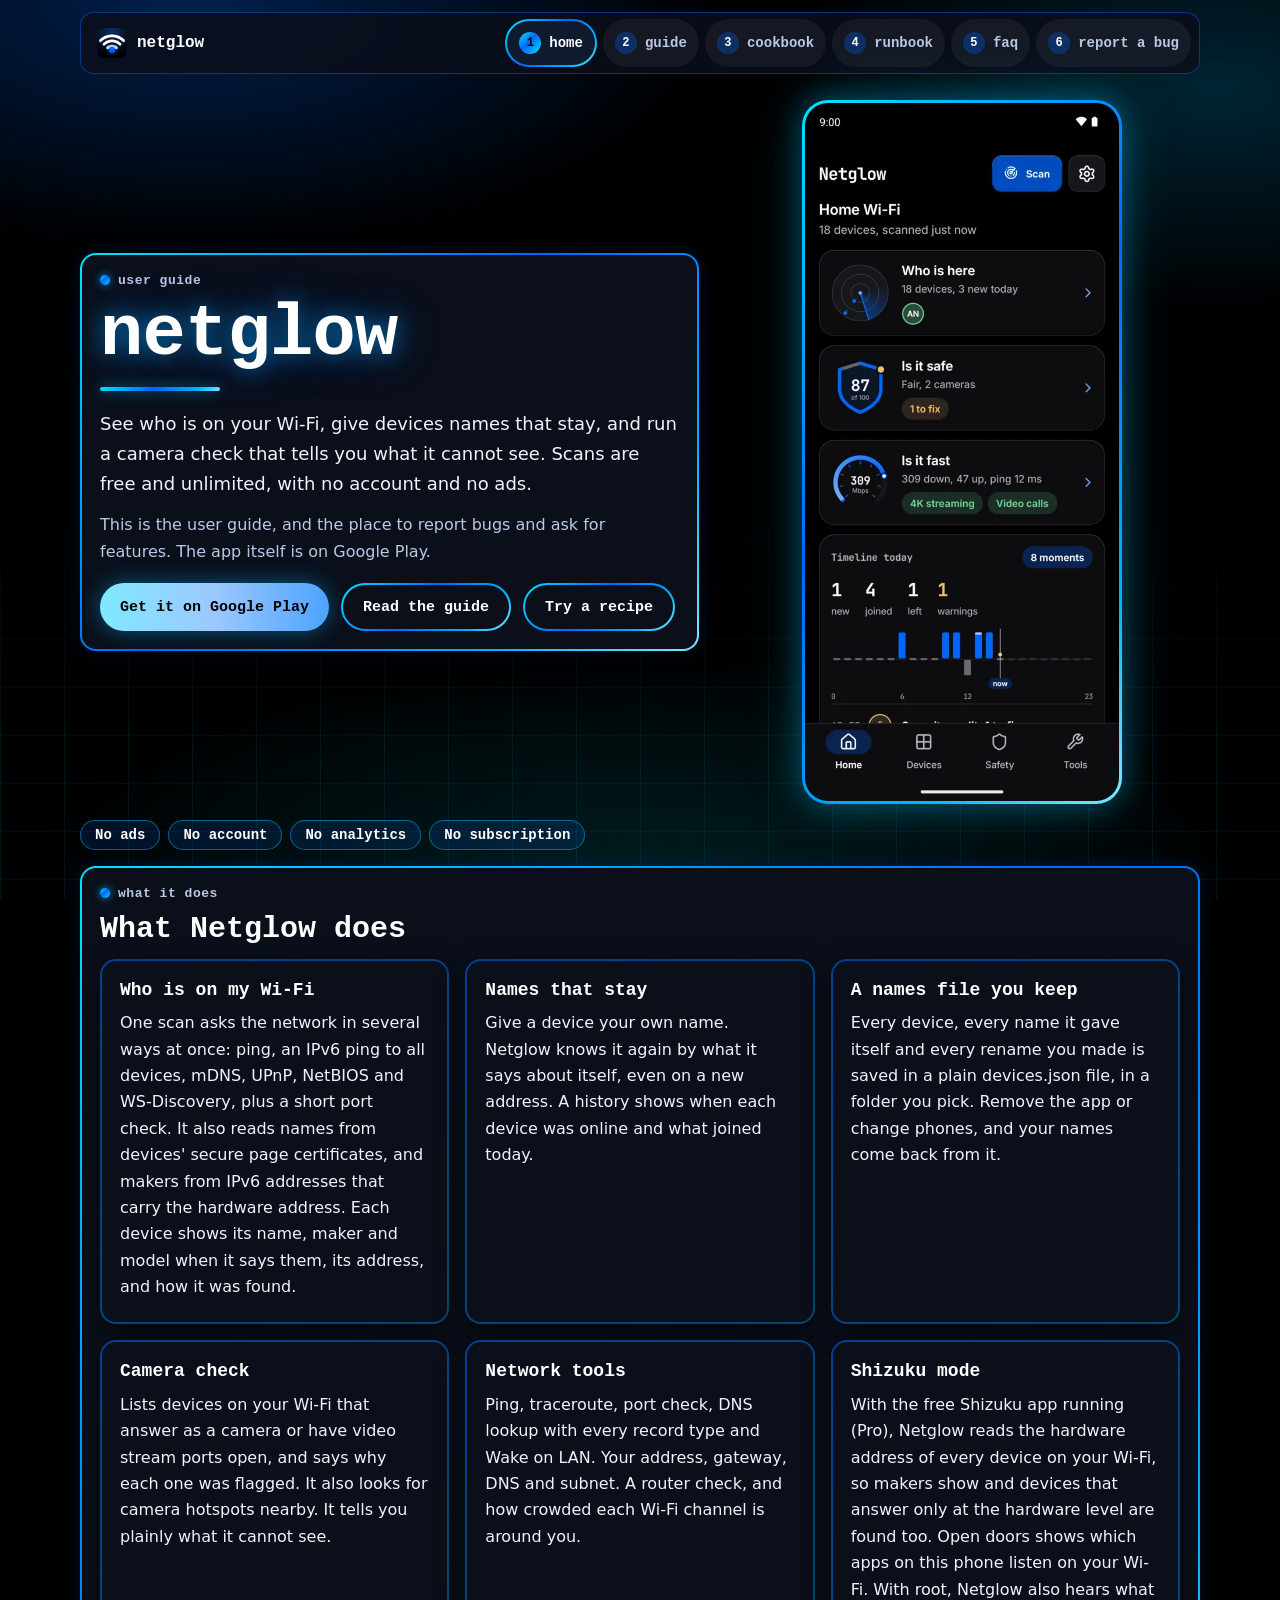
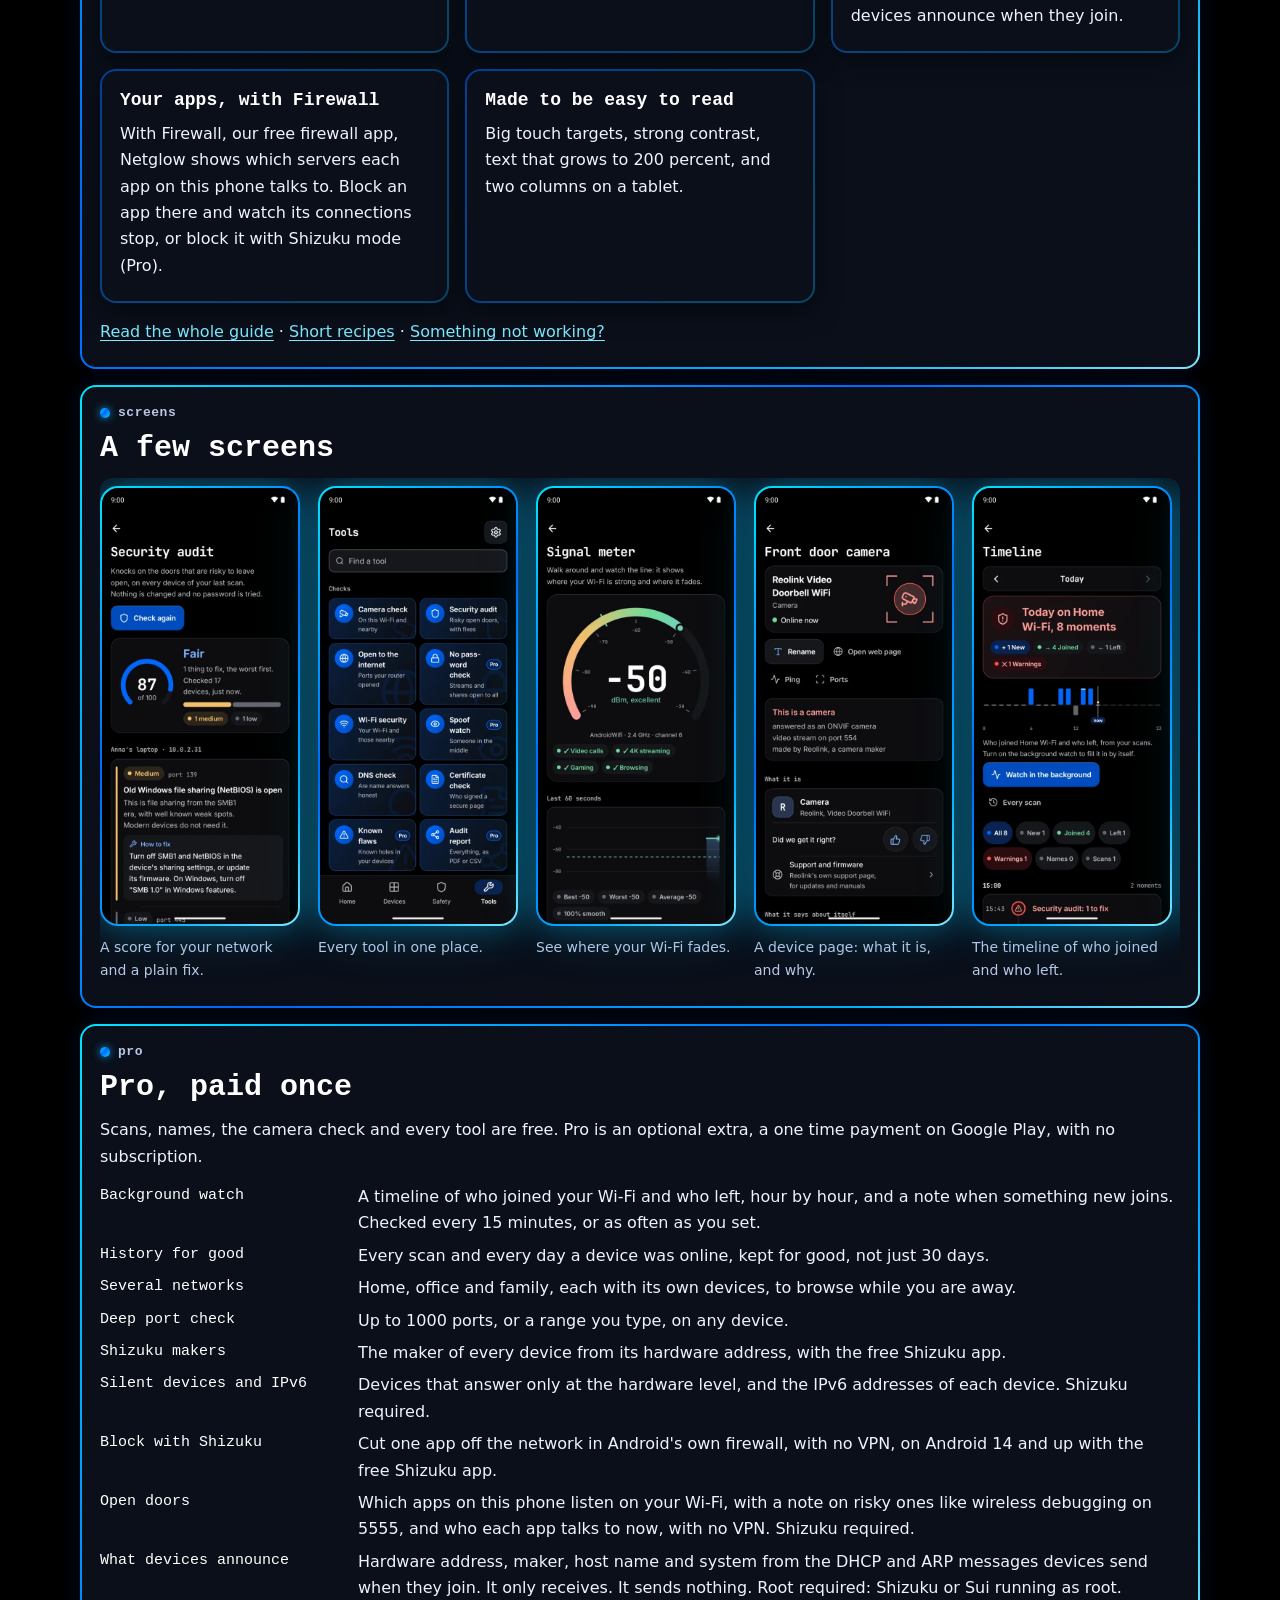
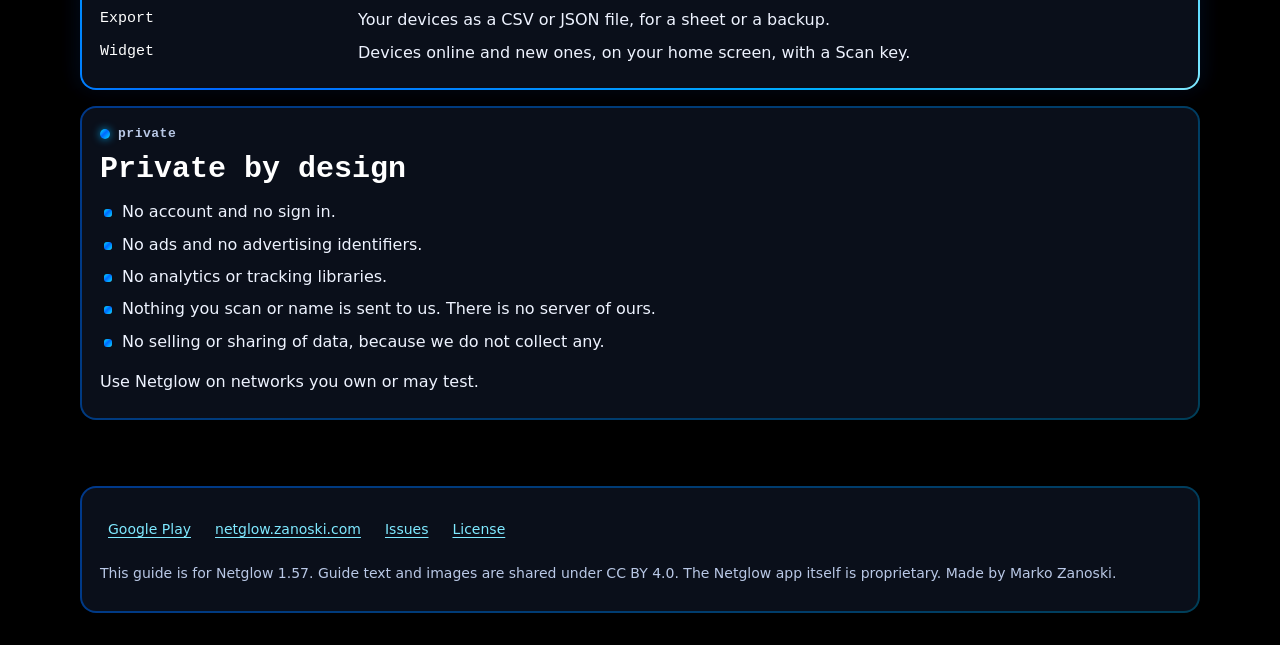
==== docs/index.html @ 7617d291 "Guide footer names the version, 1.57; FAQ wording follows checks passed" ====
<!doctype html>
<html lang="en">
<head>
<meta charset="utf-8">
<meta name="viewport" content="width=device-width, initial-scale=1">
<title>Netglow</title>
<meta name="description" content="User guide for Netglow, an Android Wi-Fi scanner with names that stay and a camera check that says what it cannot see.">
<meta name="theme-color" content="#000000">
<meta property="og:title" content="Netglow">
<meta property="og:description" content="User guide for Netglow, an Android Wi-Fi scanner with names that stay and a camera check that says what it cannot see.">
<meta property="og:image" content="img/network.webp">
<link rel="icon" type="image/png" href="img/icon-192.png">
<link rel="stylesheet" href="style.css">
</head>
<body>
<a class="skip" href="#main">Skip to content</a>
<header class="bar">
  <a class="brand" href="index.html"><img src="img/icon-192.png" alt="" width="30" height="30"><span>netglow</span></a>
  <nav class="nav" aria-label="Guide pages"><ul><li><a href="index.html" aria-current="page"><span class="ws" aria-hidden="true">1</span>home</a></li><li><a href="guide.html"><span class="ws" aria-hidden="true">2</span>guide</a></li><li><a href="cookbook.html"><span class="ws" aria-hidden="true">3</span>cookbook</a></li><li><a href="runbook.html"><span class="ws" aria-hidden="true">4</span>runbook</a></li><li><a href="faq.html"><span class="ws" aria-hidden="true">5</span>faq</a></li><li><a href="report.html"><span class="ws" aria-hidden="true">6</span>report a bug</a></li></ul></nav>
</header>
<div class="wrap">
<main id="main">

<section class="hero" aria-labelledby="hero-h">
  <div class="tile">
    <div class="title" aria-hidden="true">user guide</div>
    <h1 id="hero-h">netglow</h1>
    <div class="underline" aria-hidden="true"></div>
    <p class="lede">See who is on your Wi-Fi, give devices names that stay, and run a camera check that tells you what it cannot see. Scans are free and unlimited, with no account and no ads.</p>
    <p class="dim">This is the user guide, and the place to report bugs and ask for features. The app itself is on Google Play.</p>
    <div class="actions">
      <a class="btn" href="https://play.google.com/store/apps/details?id=com.zanoshky.netglow&amp;referrer=utm_source%3Dgithub-guide%26utm_medium%3Ddocs%26utm_campaign%3Dnetglow-2026-11">Get it on Google Play</a>
      <a class="btn ghost" href="guide.html">Read the guide</a>
      <a class="btn ghost" href="cookbook.html">Try a recipe</a>
    </div>
  </div>
  <div class="phone"><img src="img/network.webp" width="540" height="1200" alt="The Netglow Home screen after a scan, in the black look: the name of the Wi-Fi and 18 devices scanned just now, Scan and Settings keys, then the cards Who is here, Is it safe, Is it fast with 309 Mbps, and Timeline today, with the bottom bar Home, Devices, Safety and Tools."></div>
</section>
<ul class="chips" aria-label="Netglow promises"><li>No ads</li><li>No account</li><li>No analytics</li><li>No subscription</li></ul>
<section class="tile" id="features" aria-labelledby="features-h"><div class="title" aria-hidden="true">what it does</div><h2 id="features-h">What Netglow does</h2>
<div class="tiles"><div class="tile quiet"><h3>Who is on my Wi-Fi</h3><p>One scan asks the network in several ways at once: ping, an IPv6 ping to all devices, mDNS, UPnP, NetBIOS and WS-Discovery, plus a short port check. It also reads names from devices' secure page certificates, and makers from IPv6 addresses that carry the hardware address. Each device shows its name, maker and model when it says them, its address, and how it was found.</p></div><div class="tile quiet"><h3>Names that stay</h3><p>Give a device your own name. Netglow knows it again by what it says about itself, even on a new address. A history shows when each device was online and what joined today.</p></div><div class="tile quiet"><h3>A names file you keep</h3><p>Every device, every name it gave itself and every rename you made is saved in a plain devices.json file, in a folder you pick. Remove the app or change phones, and your names come back from it.</p></div><div class="tile quiet"><h3>Camera check</h3><p>Lists devices on your Wi-Fi that answer as a camera or have video stream ports open, and says why each one was flagged. It also looks for camera hotspots nearby. It tells you plainly what it cannot see.</p></div><div class="tile quiet"><h3>Network tools</h3><p>Ping, traceroute, port check, DNS lookup with every record type and Wake on LAN. Your address, gateway, DNS and subnet. A router check, and how crowded each Wi-Fi channel is around you.</p></div><div class="tile quiet"><h3>Shizuku mode</h3><p>With the free Shizuku app running (Pro), Netglow reads the hardware address of every device on your Wi-Fi, so makers show and devices that answer only at the hardware level are found too. Open doors shows which apps on this phone listen on your Wi-Fi. With root, Netglow also hears what devices announce when they join.</p></div><div class="tile quiet"><h3>Your apps, with Firewall</h3><p>With Firewall, our free firewall app, Netglow shows which servers each app on this phone talks to. Block an app there and watch its connections stop, or block it with Shizuku mode (Pro).</p></div><div class="tile quiet"><h3>Made to be easy to read</h3><p>Big touch targets, strong contrast, text that grows to 200 percent, and two columns on a tablet.</p></div></div>
<p><a href="guide.html">Read the whole guide</a> · <a href="cookbook.html">Short recipes</a> · <a href="runbook.html">Something not working?</a></p>
</section>
<section class="tile" id="screens" aria-labelledby="screens-h"><div class="title" aria-hidden="true">screens</div><h2 id="screens-h">A few screens</h2>
<div class="shots-wrap"><ul class="shots">
<li><figure><div class="phone"><img src="img/safety.webp" width="540" height="1200" loading="lazy" alt="The Security audit page: a score of 87 of 100 called Fair, one thing to fix, and the finding Old Windows file sharing (NetBIOS) is open with how to fix it."></div><figcaption>A score for your network and a plain fix.</figcaption></figure></li>
<li><figure><div class="phone"><img src="img/tools.webp" width="540" height="1200" loading="lazy" alt="The Tools tab: a Find a tool box and tiles for Camera check, Security audit, Open to the internet, Wi-Fi security, DNS check and more, with Pro tools tagged."></div><figcaption>Every tool in one place.</figcaption></figure></li>
<li><figure><div class="phone"><img src="img/signal.webp" width="540" height="1200" loading="lazy" alt="The Signal meter: a gauge reading minus 50 dBm, excellent, with a chart of the last 60 seconds."></div><figcaption>See where your Wi-Fi fades.</figcaption></figure></li>
<li><figure><div class="phone"><img src="img/device.webp" width="540" height="1200" loading="lazy" alt="A device page named Front door camera: a card saying Reolink Video Doorbell WiFi, Camera, Online now, keys Rename, Open web page, Ping and Ports, then a card that says This is a camera and why, and What it is."></div><figcaption>A device page: what it is, and why.</figcaption></figure></li>
<li><figure><div class="phone"><img src="img/timeline.webp" width="540" height="1200" loading="lazy" alt="The Timeline page with Pro: a day picker, a card Today on Home Wi-Fi with 8 moments (1 new, 4 joined, 1 left, 1 warning), an hour by hour chart, a Watch in the background key and a filter row."></div><figcaption>The timeline of who joined and who left.</figcaption></figure></li>
<li><figure><div class="phone"><img src="img/shizuku.webp" width="540" height="1200" loading="lazy" alt="The Shizuku mode page in the black look: what it adds, as a list of the maker of every device, silent devices, IPv6 neighbours, block an app with no VPN, Open doors and What devices announce, each marked Pro."></div><figcaption>Shizuku mode: makers for every device.</figcaption></figure></li>
</ul></div>
</section>
<section class="tile" id="pro" aria-labelledby="pro-h"><div class="title" aria-hidden="true">pro</div><h2 id="pro-h">Pro, paid once</h2>
<p>Scans, names, the camera check and every tool are free. Pro is an optional extra, a one time payment on Google Play, with no subscription.</p>
<dl class="keys"><dt>Background watch</dt><dd>A timeline of who joined your Wi-Fi and who left, hour by hour, and a note when something new joins. Checked every 15 minutes, or as often as you set.</dd><dt>History for good</dt><dd>Every scan and every day a device was online, kept for good, not just 30 days.</dd><dt>Several networks</dt><dd>Home, office and family, each with its own devices, to browse while you are away.</dd><dt>Deep port check</dt><dd>Up to 1000 ports, or a range you type, on any device.</dd><dt>Shizuku makers</dt><dd>The maker of every device from its hardware address, with the free Shizuku app.</dd><dt>Silent devices and IPv6</dt><dd>Devices that answer only at the hardware level, and the IPv6 addresses of each device. Shizuku required.</dd><dt>Block with Shizuku</dt><dd>Cut one app off the network in Android's own firewall, with no VPN, on Android 14 and up with the free Shizuku app.</dd><dt>Open doors</dt><dd>Which apps on this phone listen on your Wi-Fi, with a note on risky ones like wireless debugging on 5555, and who each app talks to now, with no VPN. Shizuku required.</dd><dt>What devices announce</dt><dd>Hardware address, maker, host name and system from the DHCP and ARP messages devices send when they join. It only receives. It sends nothing. Root required: Shizuku or Sui running as root.</dd><dt>Export</dt><dd>Your devices as a CSV or JSON file, for a sheet or a backup.</dd><dt>Widget</dt><dd>Devices online and new ones, on your home screen, with a Scan key.</dd></dl>
</section>
<section class="tile quiet" id="private" aria-labelledby="private-h"><div class="title" aria-hidden="true">private</div><h2 id="private-h">Private by design</h2>
<ul class="dots"><li>No account and no sign in.</li><li>No ads and no advertising identifiers.</li><li>No analytics or tracking libraries.</li><li>Nothing you scan or name is sent to us. There is no server of ours.</li><li>No selling or sharing of data, because we do not collect any.</li></ul>
<p>Use Netglow on networks you own or may test.</p>
</section>

</main>
<footer>
  <div class="tile quiet">
  <ul>
    <li><a href="https://play.google.com/store/apps/details?id=com.zanoshky.netglow&amp;referrer=utm_source%3Dgithub-guide%26utm_medium%3Ddocs%26utm_campaign%3Dnetglow-2026-11">Google Play</a></li>
    <li><a href="https://netglow.zanoski.com">netglow.zanoski.com</a></li>
    <li><a href="https://github.com/Zanoshky/netglow-app/issues">Issues</a></li>
    <li><a href="https://github.com/Zanoshky/netglow-app/blob/main/LICENSE">License</a></li>
  </ul>
  <p>This guide is for Netglow 1.57. Guide text and images are shared under CC BY 4.0. The Netglow app itself is proprietary. Made by Marko Zanoski.</p>
  </div>
</footer>
</div>
</body>
</html>
---- docs/style.css ----
/* Netglow user guide. True black with Netglow blue, glowing tile borders. Text sits at 7:1 or more. */
:root {
  --bg: #000000;
  --tile: #0a0f1a;
  --tile2: #101a2e;
  --fg: #eef3ff;
  --dim: #b9c8e6;
  --link: #7fe9ff;
  --pink: #4da3ff;
  --violet: #0068ff;
  --cyan: #00e5ff;
  --amber: #7fe9ff;
  --grad: linear-gradient(135deg, #00e5ff, #0068ff 45%, #00b4ff 80%, #7fe9ff);
  --round: 16px;
  --gap-in: 10px;
  --gap-out: 16px;
  --mono: "JetBrains Mono", ui-monospace, "SF Mono", "Cascadia Mono", "Roboto Mono", Menlo, Consolas, monospace;
  --sans: system-ui, -apple-system, "Segoe UI", Roboto, sans-serif;
  color-scheme: dark;
}
* { box-sizing: border-box; }
html {
  -webkit-text-size-adjust: 100%;
  background:
    radial-gradient(60% 40% at 15% 0%, rgba(0, 104, 255, 0.30), transparent 70%),
    radial-gradient(50% 35% at 95% 10%, rgba(0, 180, 255, 0.20), transparent 70%),
    radial-gradient(70% 40% at 50% 100%, rgba(0, 229, 255, 0.14), transparent 70%),
    var(--bg);
  background-attachment: fixed;
}
body {
  margin: 0;
  color: var(--fg);
  background: transparent;
  font: 16px/1.65 var(--sans);
  padding-inline: 16px;
}
/* a faint synthwave floor grid, fixed behind everything */
body::before {
  content: ""; position: fixed; inset: 55% 0 0 0; z-index: -1; pointer-events: none;
  background:
    repeating-linear-gradient(to right, rgba(0, 180, 255, 0.10) 0 1px, transparent 1px 64px),
    repeating-linear-gradient(to bottom, rgba(0, 104, 255, 0.10) 0 1px, transparent 1px 48px);
  -webkit-mask-image: linear-gradient(to bottom, transparent, #000 60%);
  mask-image: linear-gradient(to bottom, transparent, #000 60%);
}
a { color: var(--link); text-underline-offset: 3px; }
a:hover { color: #ffffff; }
:focus-visible { outline: 3px solid var(--link); outline-offset: 3px; border-radius: 6px; }
img { max-width: 100%; height: auto; }
code, kbd, pre { font-family: var(--mono); }
code, kbd { color: #ffffff; background: rgba(0, 104, 255, 0.22); border-radius: 6px; padding: 0 0.35em; white-space: nowrap; font-size: 0.92em; }
.skip { position: absolute; left: 16px; top: -100px; z-index: 10; background: var(--tile); color: #fff; padding: 12px 16px; border-radius: 10px; border: 2px solid var(--link); }
.skip:focus { top: 8px; }
.wrap { max-width: 1120px; margin: 0 auto; }

/* ---------- gradient bordered tile, like a focused Hyprland window ---------- */
.tile {
  position: relative;
  border: 2px solid transparent;
  border-radius: var(--round);
  background: linear-gradient(var(--tile), var(--tile)) padding-box, var(--grad) border-box;
  padding: 18px 18px 8px;
  box-shadow: 0 10px 30px rgba(0, 0, 0, 0.6), 0 0 22px rgba(0, 104, 255, 0.18);
}
.tile.quiet { background: linear-gradient(var(--tile), var(--tile)) padding-box, linear-gradient(135deg, rgba(0, 104, 255, 0.55), rgba(0, 180, 255, 0.35)) border-box; box-shadow: 0 8px 24px rgba(0, 0, 0, 0.5); }
.tile > .title {
  display: flex; align-items: center; gap: 8px; margin: -6px 0 10px;
  font: 700 13px var(--mono); color: var(--dim); text-transform: lowercase; letter-spacing: 0.04em;
}
.tile > .title::before { content: ""; width: 10px; height: 10px; border-radius: 50%; background: var(--grad); box-shadow: 0 0 8px rgba(0, 180, 255, 0.8); }

/* ---------- waybar ---------- */
.bar {
  margin: 12px auto 0; max-width: 1120px;
  display: flex; flex-wrap: wrap; align-items: center; gap: 6px 12px;
  padding: 6px 8px; border-radius: 14px;
  background: rgba(10, 15, 26, 0.85); border: 1px solid rgba(0, 104, 255, 0.45);
  backdrop-filter: blur(10px); -webkit-backdrop-filter: blur(10px);
}
.brand { display: inline-flex; align-items: center; gap: 10px; min-height: 48px; padding: 0 8px; color: #fff; text-decoration: none; font: 700 16px var(--mono); }
.brand img { width: 30px; height: 30px; border-radius: 8px; }
.nav { margin-left: auto; }
.nav ul { list-style: none; margin: 0; padding: 0; display: flex; flex-wrap: wrap; gap: 6px; }
.nav a {
  display: inline-flex; align-items: center; gap: 8px; min-height: 48px; padding: 0 12px;
  border-radius: 999px; color: var(--dim); text-decoration: none; font: 600 14px var(--mono);
  background: rgba(255, 255, 255, 0.05);
}
.nav a .ws { display: inline-grid; place-items: center; width: 22px; height: 22px; border-radius: 50%; background: rgba(0, 104, 255, 0.3); color: #fff; font-size: 12px; }
.nav a:hover { color: #fff; background: rgba(0, 104, 255, 0.22); }
.nav a[aria-current="page"] { color: #fff; background: linear-gradient(var(--tile2), var(--tile2)) padding-box, var(--grad) border-box; border: 2px solid transparent; }
.nav a[aria-current="page"] .ws { background: var(--grad); color: #000000; }

/* ---------- type ---------- */
h1, h2, h3 { color: #ffffff; line-height: 1.2; }
h1 { font: 800 clamp(34px, 8vw, 72px)/1.05 var(--mono); margin: 0 0 14px; letter-spacing: -0.01em;
     text-shadow: 0 0 22px rgba(0, 180, 255, 0.55), 0 0 44px rgba(0, 104, 255, 0.45); }
h2 { font: 800 clamp(22px, 4.2vw, 30px)/1.2 var(--mono); margin: 0 0 12px; }
h3 { font: 700 18px/1.3 var(--mono); margin: 20px 0 8px; }
p { margin: 0 0 14px; }
.lede { font-size: 18px; max-width: 60ch; }
.dim { color: var(--dim); }
.eyebrow { font: 700 13px var(--mono); color: var(--link); letter-spacing: 0.08em; text-transform: lowercase; margin-bottom: 8px; }
.underline { height: 4px; width: 120px; border-radius: 4px; background: var(--grad); margin: 0 0 18px; box-shadow: 0 0 14px rgba(0, 180, 255, 0.7); }

main { padding-block: 26px 40px; }
section { margin-block: 0 var(--gap-out); scroll-margin-top: 16px; }
.tiles { display: grid; gap: var(--gap-out); grid-template-columns: repeat(auto-fit, minmax(min(100%, 300px), 1fr)); margin-bottom: var(--gap-out); }
.tiles.one { grid-template-columns: minmax(0, 1fr); }
.tiles > * { min-width: 0; }

/* ---------- hero ---------- */
.hero { display: grid; gap: 24px; align-items: center; grid-template-columns: 1fr; margin-bottom: var(--gap-out); }
@media (min-width: 820px) { .hero { grid-template-columns: 1.3fr 1fr; } }
.actions { display: flex; flex-wrap: wrap; gap: 12px; margin: 18px 0 10px; }
.btn {
  display: inline-flex; align-items: center; justify-content: center; min-height: 48px; padding: 0 20px;
  border-radius: 999px; font: 700 15px var(--mono); text-decoration: none; color: #000000;
  background: linear-gradient(90deg, #7fe9ff, #9cc8ff 50%, #4da3ff);
  box-shadow: 0 0 22px rgba(0, 180, 255, 0.45);
}
.btn:hover { color: #000000; filter: brightness(1.08); }
.btn.ghost { color: #fff; background: linear-gradient(var(--tile), var(--tile)) padding-box, var(--grad) border-box; border: 2px solid transparent; box-shadow: none; }
.btn.ghost:hover { color: #fff; }

.phone {
  position: relative; margin: 0 auto; width: min(100%, 320px); border-radius: 26px; padding: 3px;
  background: var(--grad);
  box-shadow: 0 0 30px rgba(0, 180, 255, 0.35), 0 0 60px rgba(0, 229, 255, 0.18);
}
.phone img { display: block; width: 100%; height: auto; border-radius: 23px; background: #000; }

/* ---------- screenshot strip ---------- */
.shots-wrap { overflow-x: auto; scroll-snap-type: x mandatory; padding: 8px 4px 16px; border-radius: 12px; }
.shots { list-style: none; margin: 0; padding: 0; display: flex; gap: 18px; }
.shots li { flex: 0 0 auto; width: 200px; scroll-snap-align: start; }
.shots figure { margin: 0; }
.shots .phone { width: 200px; border-radius: 18px; padding: 2px; }
.shots .phone img { border-radius: 16px; }
.shots figcaption { color: var(--dim); font-size: 14px; margin-top: 10px; }

/* ---------- lists ---------- */
ul.dots { padding-left: 0; list-style: none; margin: 0 0 14px; }
ul.dots li { position: relative; padding-left: 22px; margin-bottom: 6px; }
ul.dots li::before { content: ""; position: absolute; left: 4px; top: 0.62em; width: 8px; height: 8px; border-radius: 3px; background: var(--grad); }
ol.steps { counter-reset: s; list-style: none; padding: 0; margin: 0 0 14px; }
ol.steps li { counter-increment: s; position: relative; padding-left: 40px; margin-bottom: 10px; min-height: 28px; }
ol.steps li::before {
  content: counter(s); position: absolute; left: 0; top: 0; width: 28px; height: 28px; border-radius: 50%;
  display: grid; place-items: center; font: 700 13px var(--mono); color: #000000; background: var(--grad);
}
dl.keys { display: grid; grid-template-columns: minmax(0, 15em) minmax(0, 1fr); gap: 6px 18px; margin: 0 0 14px; }
dl.keys dt { color: #fff; font-family: var(--mono); font-size: 15px; }
dl.keys dd { margin: 0; }
@media (max-width: 560px) { dl.keys { grid-template-columns: 1fr; gap: 0; } dl.keys dd { margin-bottom: 10px; color: var(--dim); } }

pre.conf {
  font-size: 14px; line-height: 1.55; color: #e6eeff; background: #05080f; border-radius: 12px;
  padding: 14px 16px; overflow-x: auto; margin: 0 0 14px; border: 1px solid rgba(0, 104, 255, 0.4);
}
pre.conf .c { color: #a9bbdd; }
pre.conf .k { color: #7fe9ff; }
pre.conf .v { color: #a9d4ff; }

/* ---------- table of contents ---------- */
.toc ol { list-style: none; padding: 0; margin: 0; columns: 2 230px; column-gap: 24px; }
.toc li { break-inside: avoid; }
.toc a { display: flex; align-items: center; gap: 10px; min-height: 48px; text-decoration: none; color: var(--fg); }
.toc a:hover { color: #fff; }
.toc .n { display: inline-grid; place-items: center; min-width: 30px; height: 30px; border-radius: 9px; background: rgba(0, 104, 255, 0.28); color: #fff; font: 700 13px var(--mono); }

/* ---------- faq ---------- */
details { border-radius: 12px; background: var(--tile); border: 1px solid rgba(0, 104, 255, 0.45); margin-bottom: 10px; }
summary { cursor: pointer; min-height: 48px; display: flex; align-items: center; padding: 8px 16px; color: #fff; font-weight: 700; list-style: none; }
summary::-webkit-details-marker { display: none; }
summary::before { content: "›"; color: var(--pink); font: 700 20px var(--mono); margin-right: 12px; transition: transform 0.2s; }
details[open] summary::before { transform: rotate(90deg); }
details > div { padding: 0 16px 6px 38px; }

.note { border-radius: 12px; padding: 10px 14px; margin: 0 0 14px; background: rgba(0, 229, 255, 0.08); border: 1px solid rgba(0, 229, 255, 0.4); }

footer { padding-block: 10px 32px; color: var(--dim); font-size: 14px; }
footer .tile { padding-bottom: 12px; }
footer ul { list-style: none; padding: 0; margin: 0 0 8px; display: flex; flex-wrap: wrap; gap: 4px 8px; }
footer a { display: inline-flex; align-items: center; min-height: 48px; padding: 0 8px; }

@media (prefers-reduced-motion: reduce) { summary::before { transition: none; } }
.tile > :first-child { margin-top: 0; }

/* two phone shots side by side in the guide, stacked on small screens */
.pair { display: flex; flex-wrap: wrap; gap: 18px; margin: 16px 0; }
.pair figure { margin: 0; flex: 0 1 220px; }
.pair .phone { margin: 0; width: 100%; max-width: 220px; border-radius: 18px; padding: 2px; }
.pair .phone img { border-radius: 16px; }
.pair figcaption { color: var(--dim); font-size: 14px; margin-top: 10px; }

/* ---------- bigger screens show more: the wrap widens on a 4K screen ---------- */
@media (min-width: 1700px) { .wrap, .bar { max-width: 1520px; } body { font-size: 17px; } }
@media (min-width: 2600px) { .wrap, .bar { max-width: 2040px; } body { font-size: 19px; } }

/* ---------- numbers row, like waybar modules ---------- */
.stats { list-style: none; margin: 0 0 var(--gap-out); padding: 0; display: grid; gap: var(--gap-in); grid-template-columns: repeat(auto-fit, minmax(min(100%, 150px), 1fr)); }
.stats li { border-radius: 12px; padding: 12px 14px; background: linear-gradient(var(--tile), var(--tile)) padding-box, var(--grad) border-box; border: 2px solid transparent; }
.stats b { display: block; font: 700 26px/1.2 var(--mono); background: var(--grad); -webkit-background-clip: text; background-clip: text; color: transparent; }
.stats span { color: var(--dim); font-size: 14px; }

/* ---------- looks gallery: two a row on a phone, more as the screen grows ---------- */
.looks { list-style: none; margin: 0 0 14px; padding: 0; display: grid; gap: 22px 12px; grid-template-columns: repeat(2, minmax(0, 1fr)); }
@media (min-width: 700px) { .looks { grid-template-columns: repeat(auto-fill, minmax(180px, 1fr)); gap: 24px 18px; } }
.looks figure { margin: 0; }
.looks .phone { width: 100%; border-radius: 18px; padding: 2px; }
.looks .phone img { border-radius: 16px; }
.looks figcaption { margin-top: 10px; font-size: 14px; color: var(--dim); }
.looks figcaption b { display: block; color: #ffffff; font: 700 15px var(--mono); }
.cols { columns: 2 320px; column-gap: 32px; }
.cols li { break-inside: avoid; }

/* wide screenshot (two panels) */
.wide { max-width: 720px; margin: 16px 0; }
.wide .phone { width: 100%; max-width: 720px; border-radius: 18px; padding: 2px; }
.wide .phone img { border-radius: 16px; }
.wide figcaption { color: var(--dim); font-size: 14px; margin-top: 10px; }
.wide { margin-inline: 0; }
.chips { list-style: none; display: flex; flex-wrap: wrap; gap: 8px; padding: 0; margin: 0 0 var(--gap-out); }
.chips li { border-radius: 999px; padding: 6px 14px; border: 1px solid rgba(0, 180, 255, 0.5); background: rgba(0, 104, 255, 0.14); color: #fff; font: 600 14px var(--mono); }
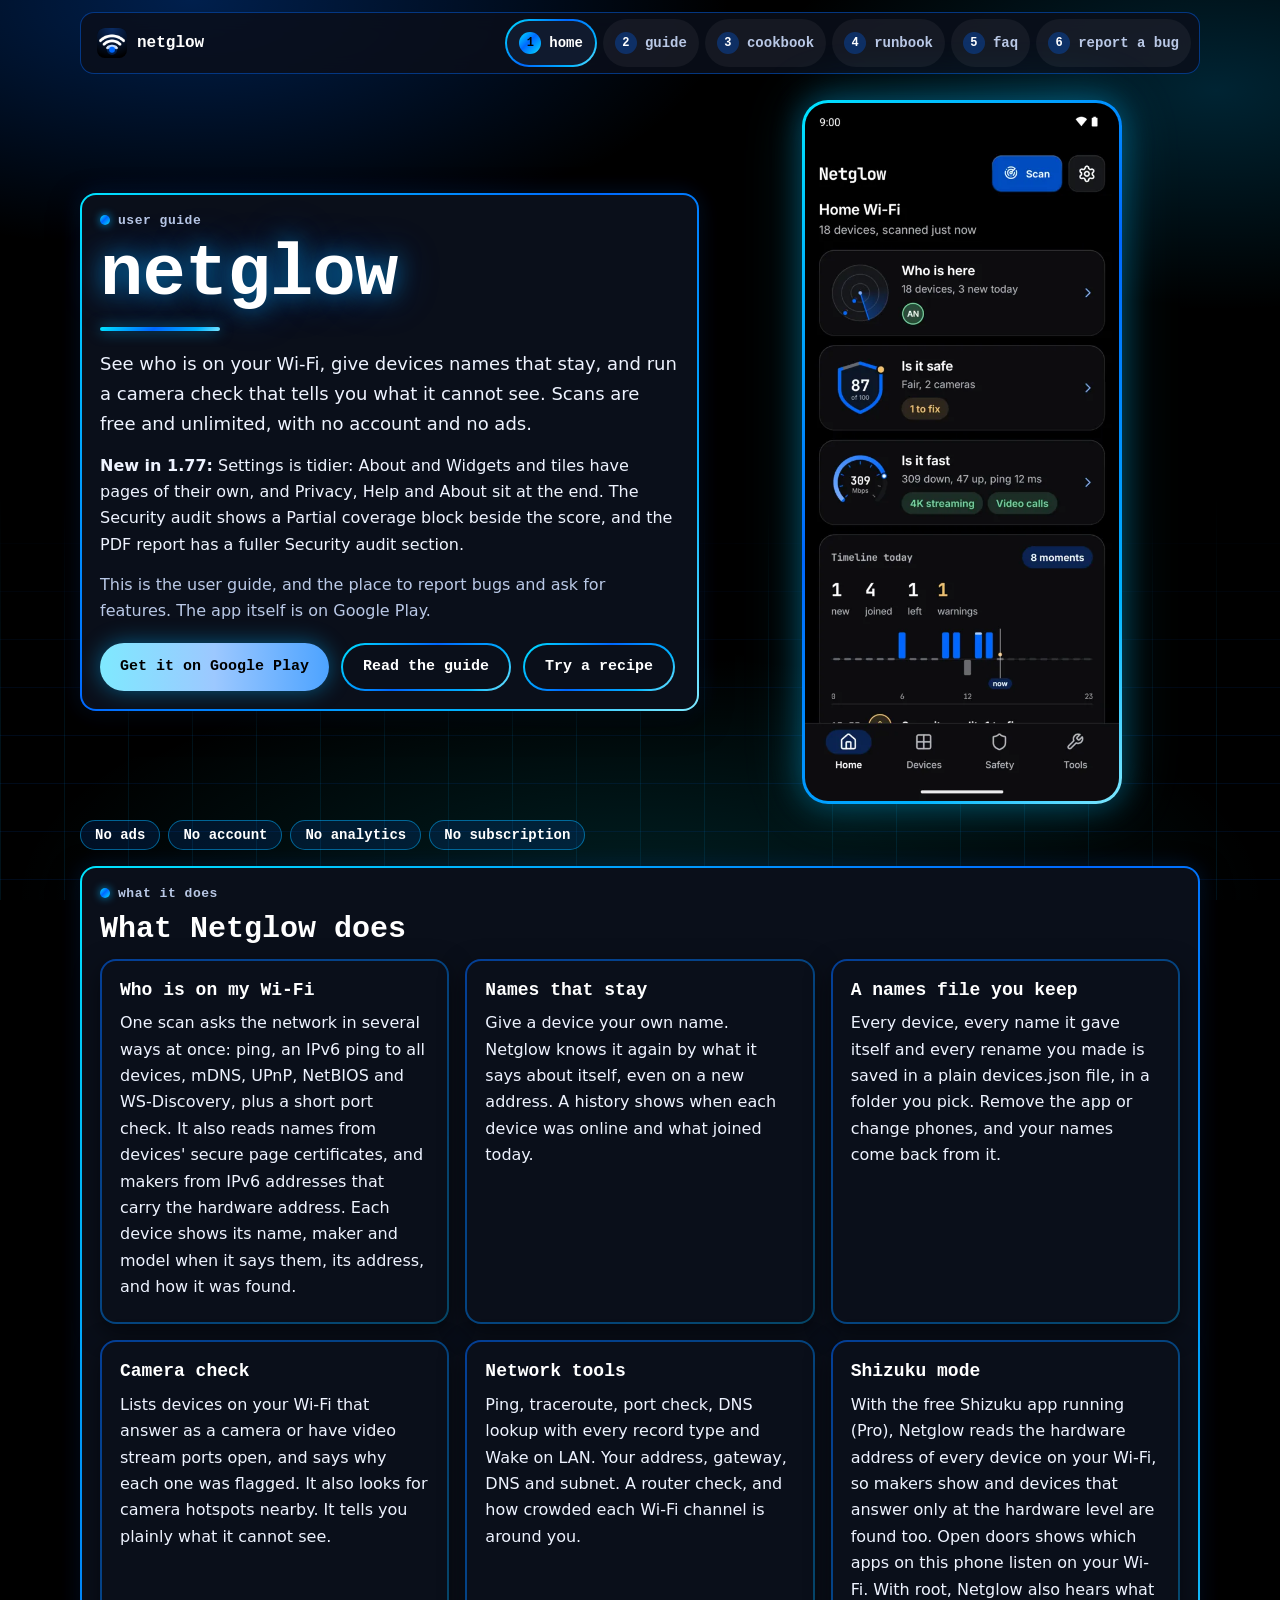
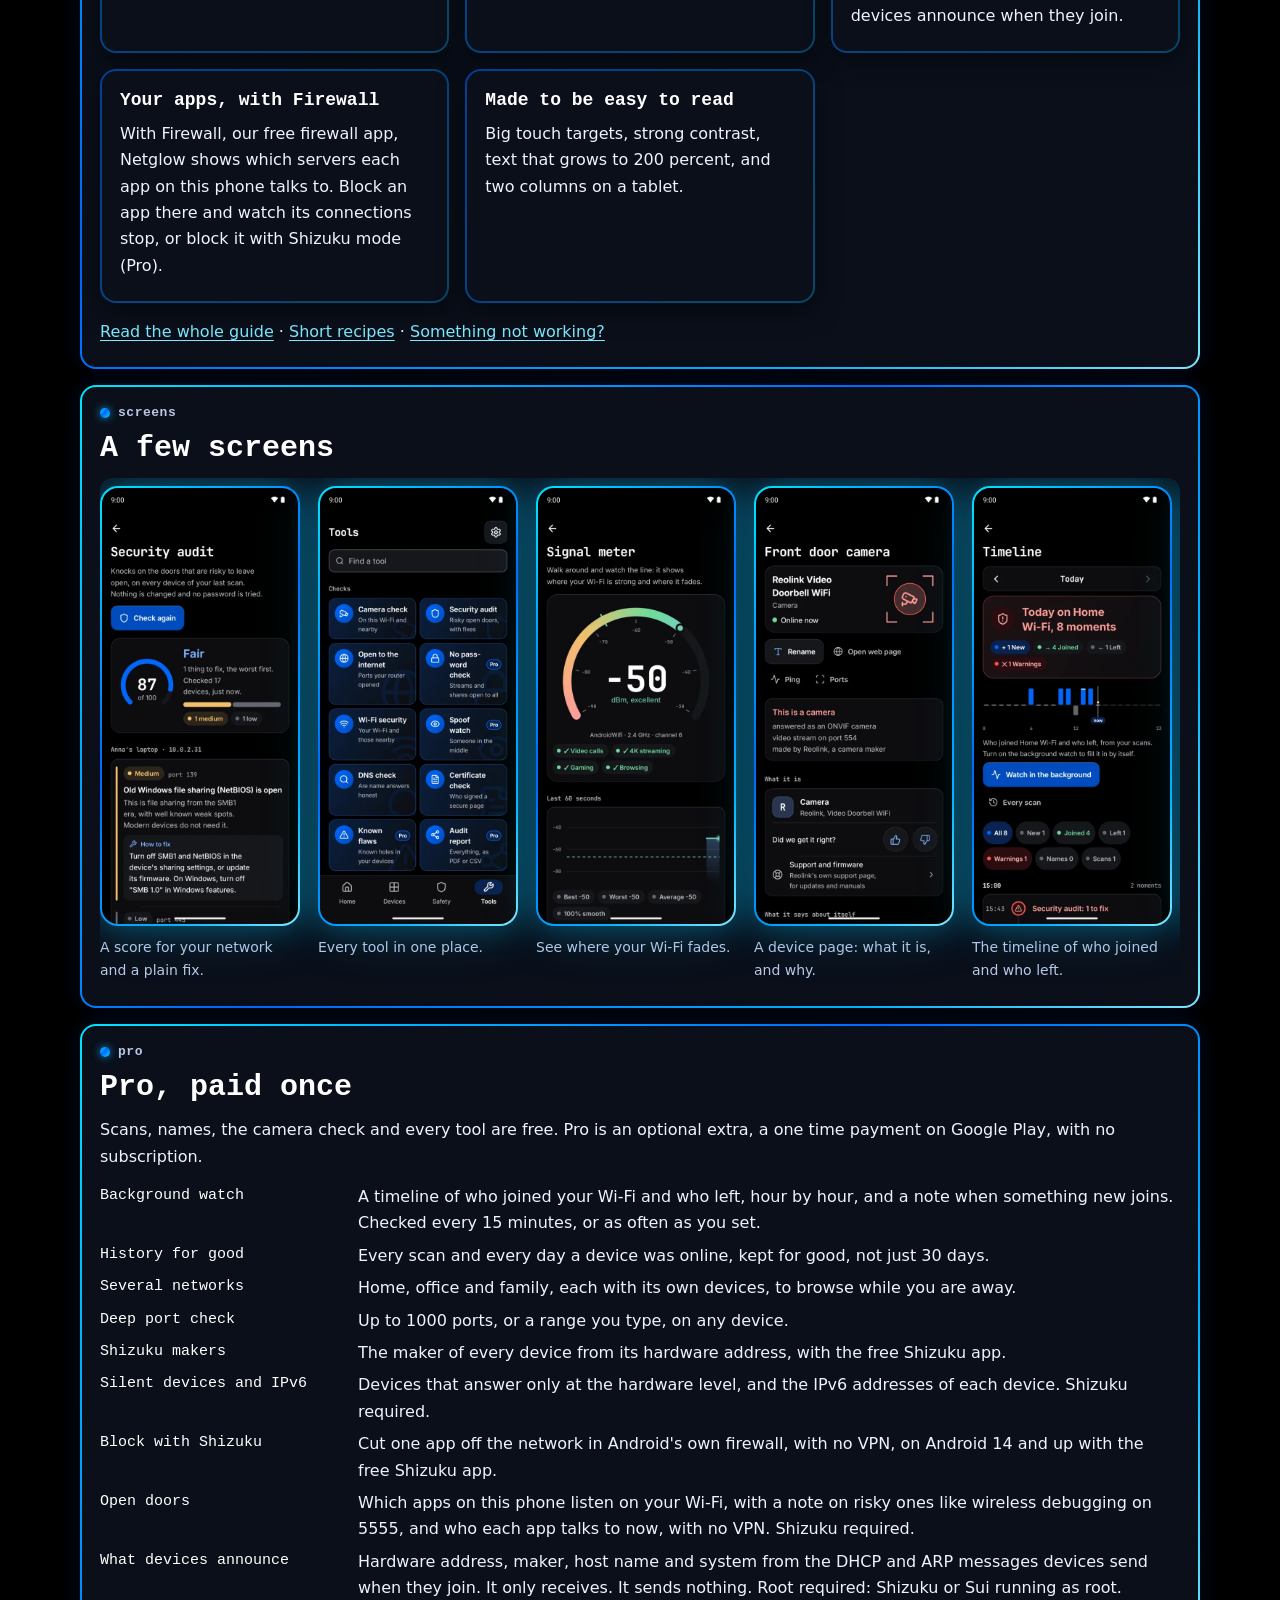
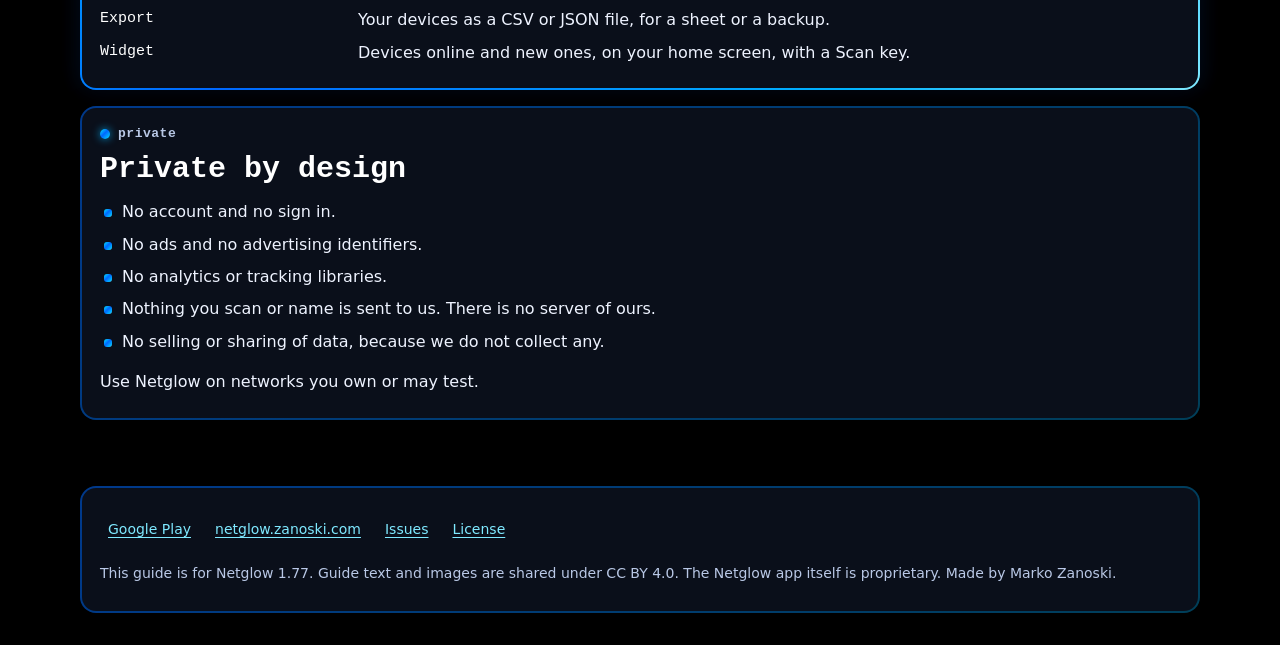
==== commit f11eaaf2: "Guide: New in 1.77, Settings pages and widget row" ====
--- a/docs/index.html
+++ b/docs/index.html
@@ -27,6 +27,7 @@
     <h1 id="hero-h">netglow</h1>
     <div class="underline" aria-hidden="true"></div>
     <p class="lede">See who is on your Wi-Fi, give devices names that stay, and run a camera check that tells you what it cannot see. Scans are free and unlimited, with no account and no ads.</p>
+    <p><strong>New in 1.77:</strong> Settings is tidier: About and Widgets and tiles have pages of their own, and Privacy, Help and About sit at the end. The Security audit shows a Partial coverage block beside the score, and the PDF report has a fuller Security audit section.</p>
     <p class="dim">This is the user guide, and the place to report bugs and ask for features. The app itself is on Google Play.</p>
     <div class="actions">
       <a class="btn" href="https://play.google.com/store/apps/details?id=com.zanoshky.netglow&amp;referrer=utm_source%3Dgithub-guide%26utm_medium%3Ddocs%26utm_campaign%3Dnetglow-2026-11">Get it on Google Play</a>
@@ -69,7 +70,7 @@
     <li><a href="https://github.com/Zanoshky/netglow-app/issues">Issues</a></li>
     <li><a href="https://github.com/Zanoshky/netglow-app/blob/main/LICENSE">License</a></li>
   </ul>
-  <p>This guide is for Netglow 1.57. Guide text and images are shared under CC BY 4.0. The Netglow app itself is proprietary. Made by Marko Zanoski.</p>
+  <p>This guide is for Netglow 1.77. Guide text and images are shared under CC BY 4.0. The Netglow app itself is proprietary. Made by Marko Zanoski.</p>
   </div>
 </footer>
 </div>
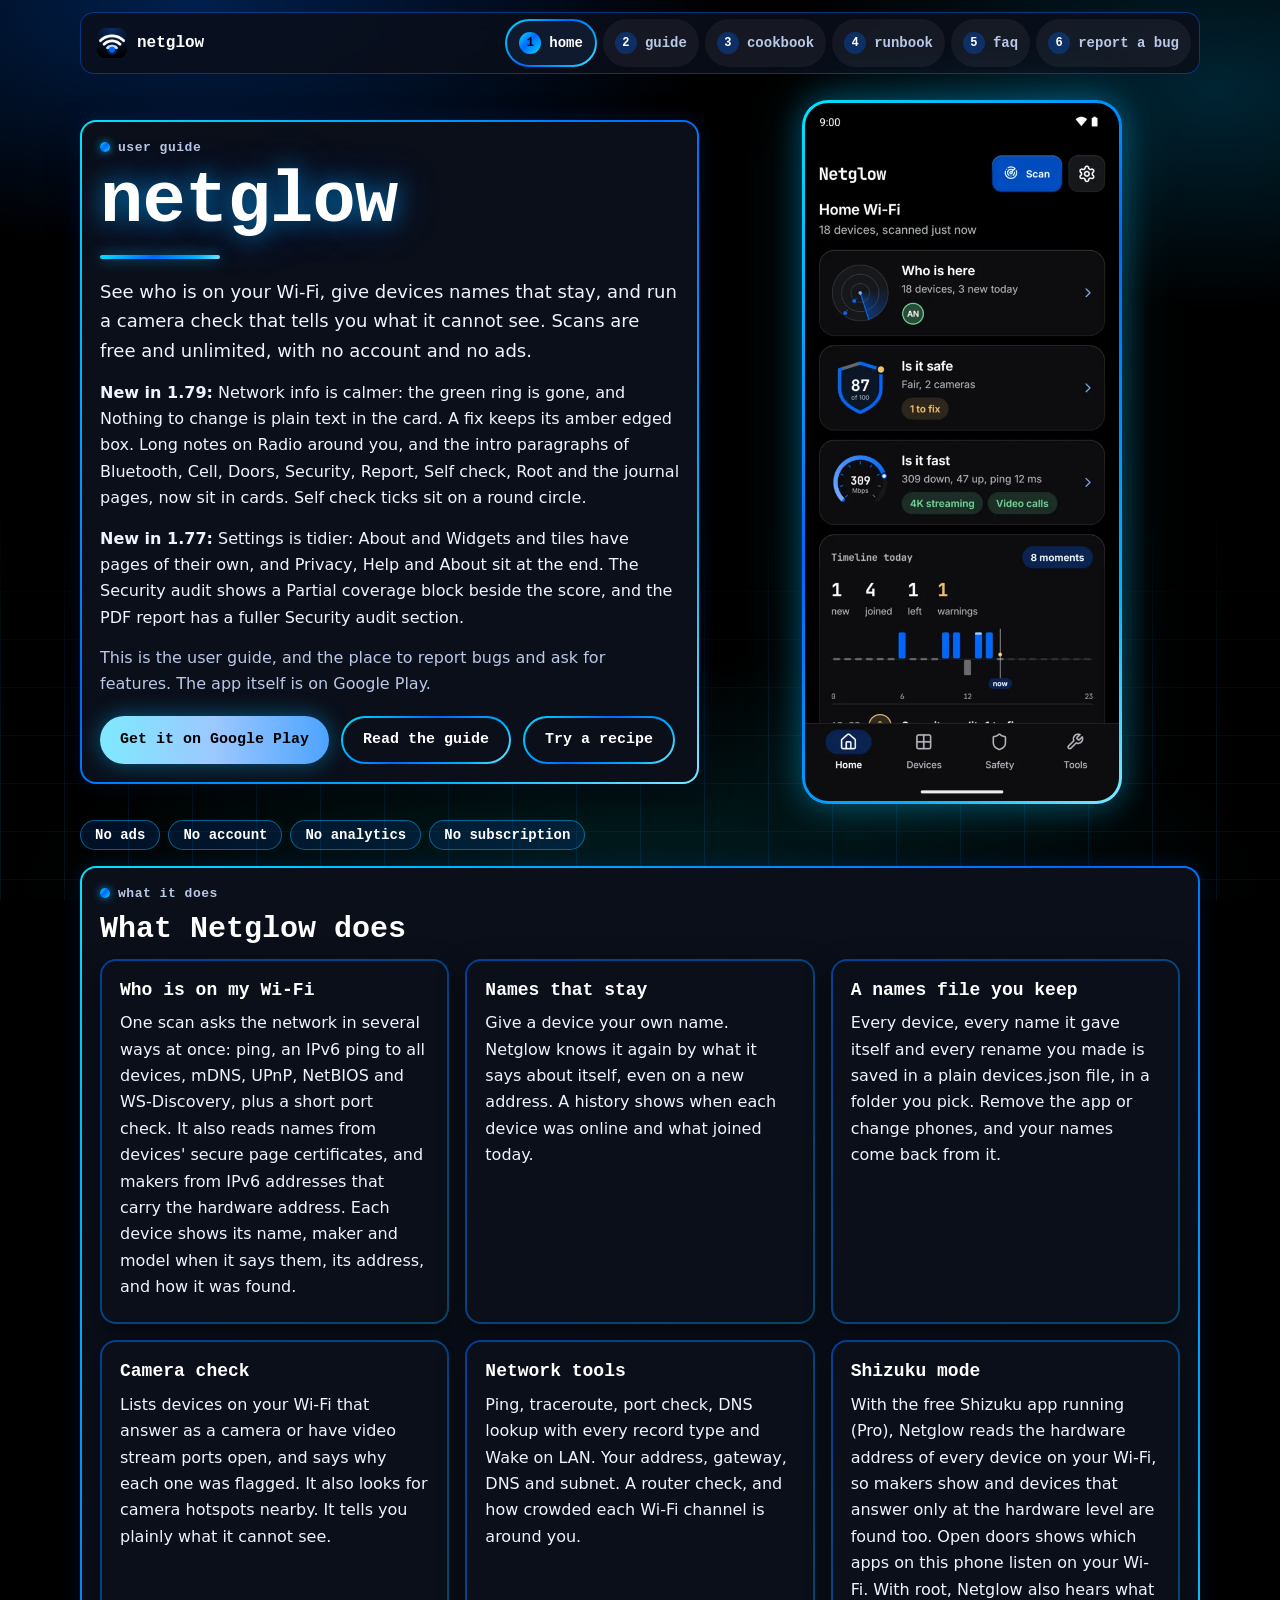
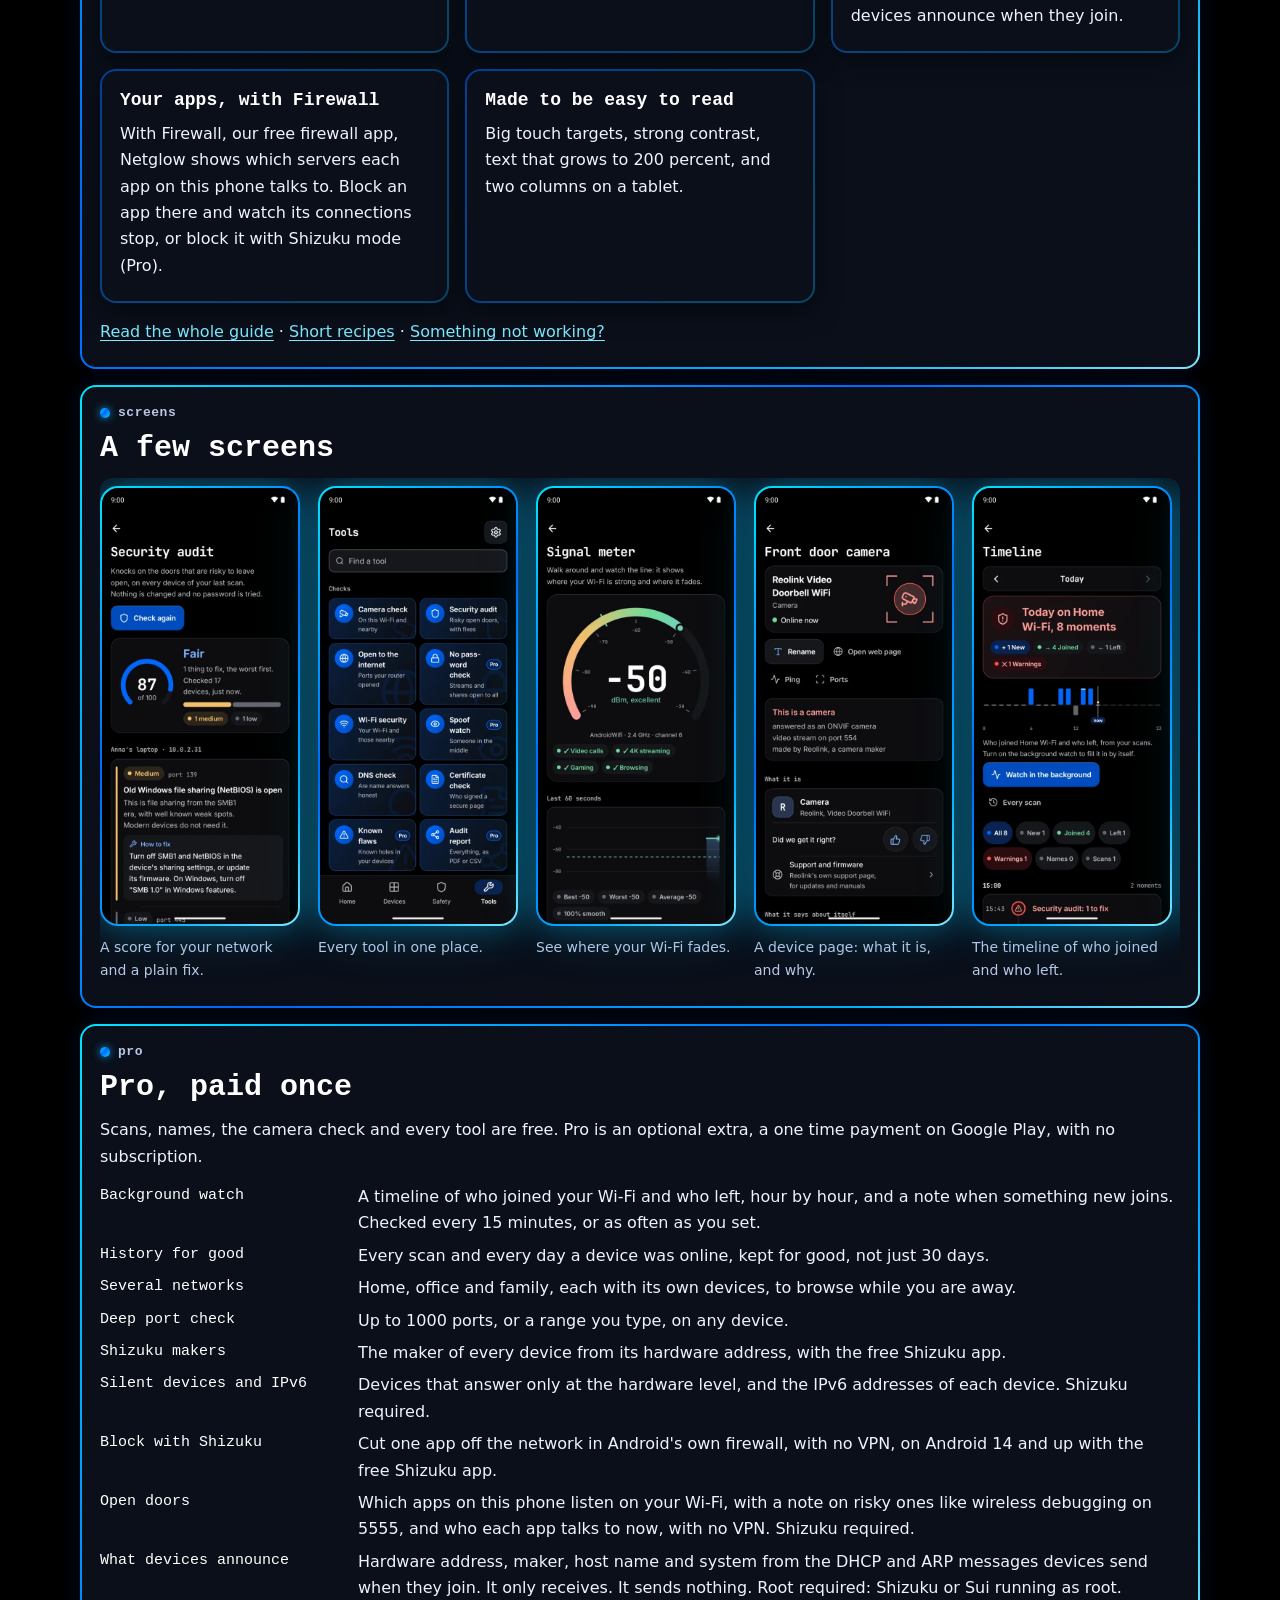
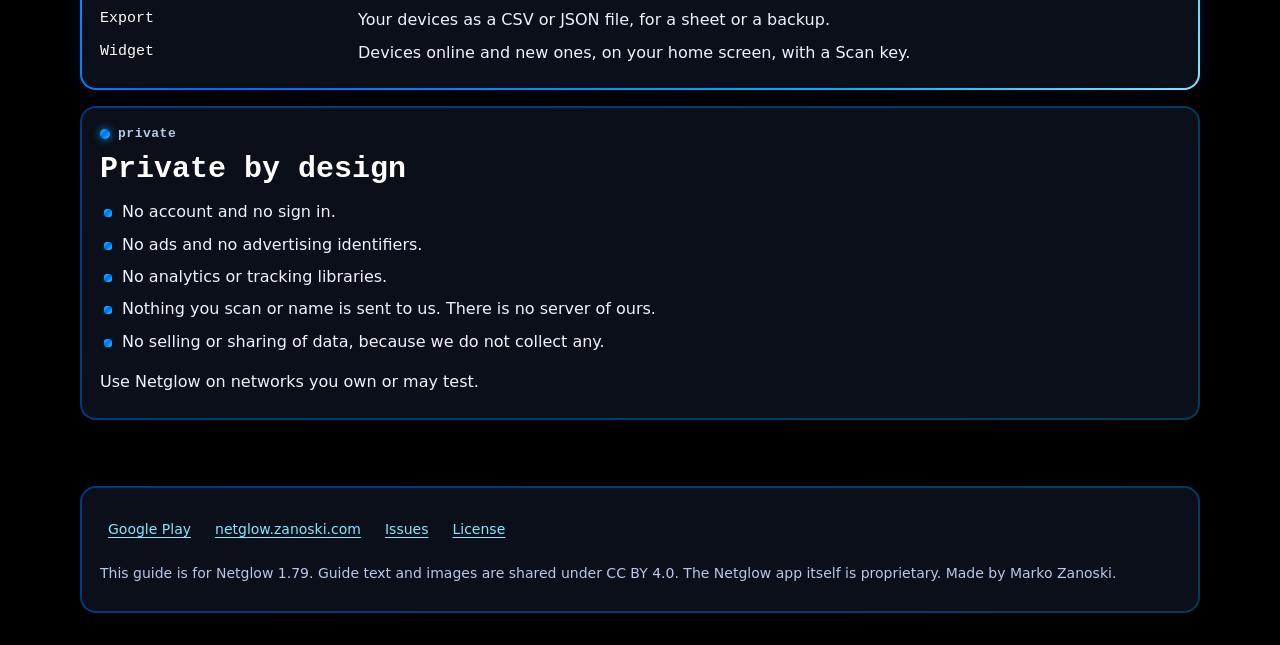
==== commit a1f5eb59: "Guide: New in 1.79, calmer Network info and notes in cards" ====
--- a/docs/index.html
+++ b/docs/index.html
@@ -27,6 +27,7 @@
     <h1 id="hero-h">netglow</h1>
     <div class="underline" aria-hidden="true"></div>
     <p class="lede">See who is on your Wi-Fi, give devices names that stay, and run a camera check that tells you what it cannot see. Scans are free and unlimited, with no account and no ads.</p>
+    <p><strong>New in 1.79:</strong> Network info is calmer: the green ring is gone, and Nothing to change is plain text in the card. A fix keeps its amber edged box. Long notes on Radio around you, and the intro paragraphs of Bluetooth, Cell, Doors, Security, Report, Self check, Root and the journal pages, now sit in cards. Self check ticks sit on a round circle.</p>
     <p><strong>New in 1.77:</strong> Settings is tidier: About and Widgets and tiles have pages of their own, and Privacy, Help and About sit at the end. The Security audit shows a Partial coverage block beside the score, and the PDF report has a fuller Security audit section.</p>
     <p class="dim">This is the user guide, and the place to report bugs and ask for features. The app itself is on Google Play.</p>
     <div class="actions">
@@ -70,7 +71,7 @@
     <li><a href="https://github.com/Zanoshky/netglow-app/issues">Issues</a></li>
     <li><a href="https://github.com/Zanoshky/netglow-app/blob/main/LICENSE">License</a></li>
   </ul>
-  <p>This guide is for Netglow 1.77. Guide text and images are shared under CC BY 4.0. The Netglow app itself is proprietary. Made by Marko Zanoski.</p>
+  <p>This guide is for Netglow 1.79. Guide text and images are shared under CC BY 4.0. The Netglow app itself is proprietary. Made by Marko Zanoski.</p>
   </div>
 </footer>
 </div>
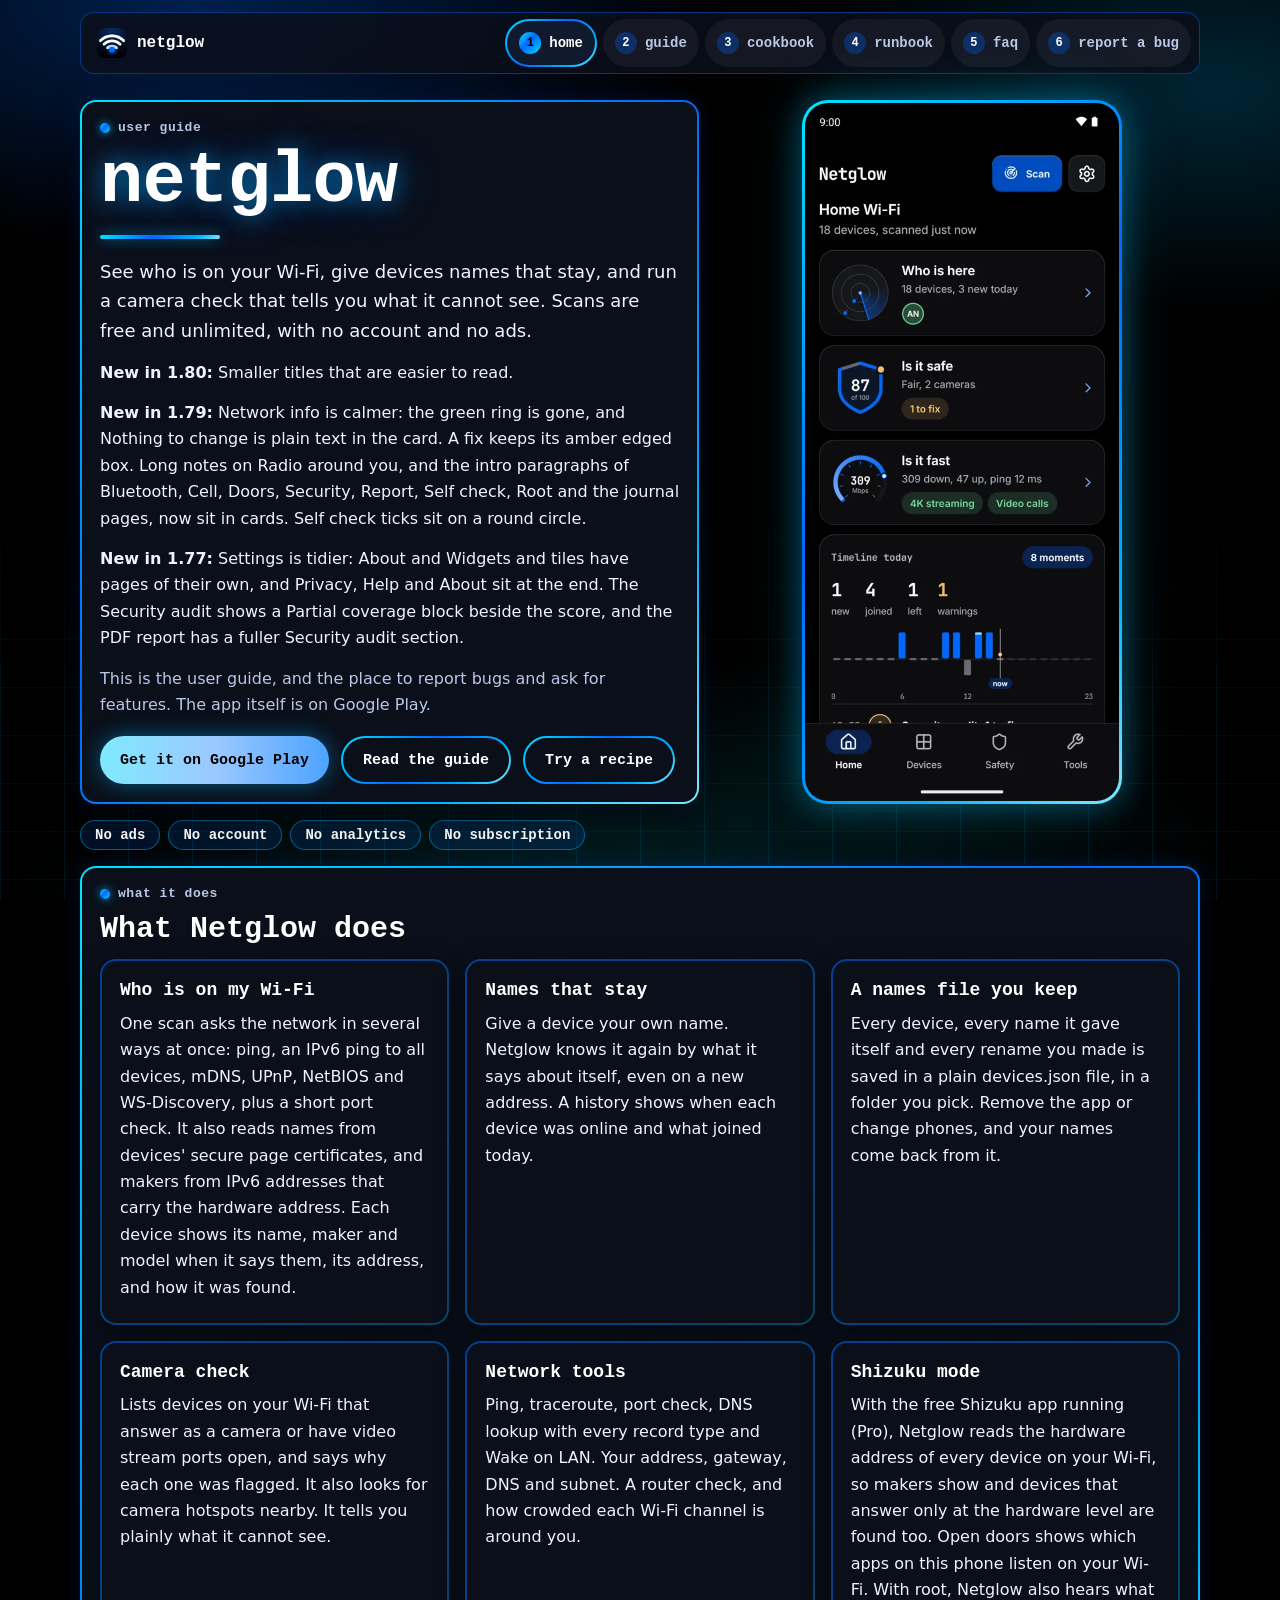
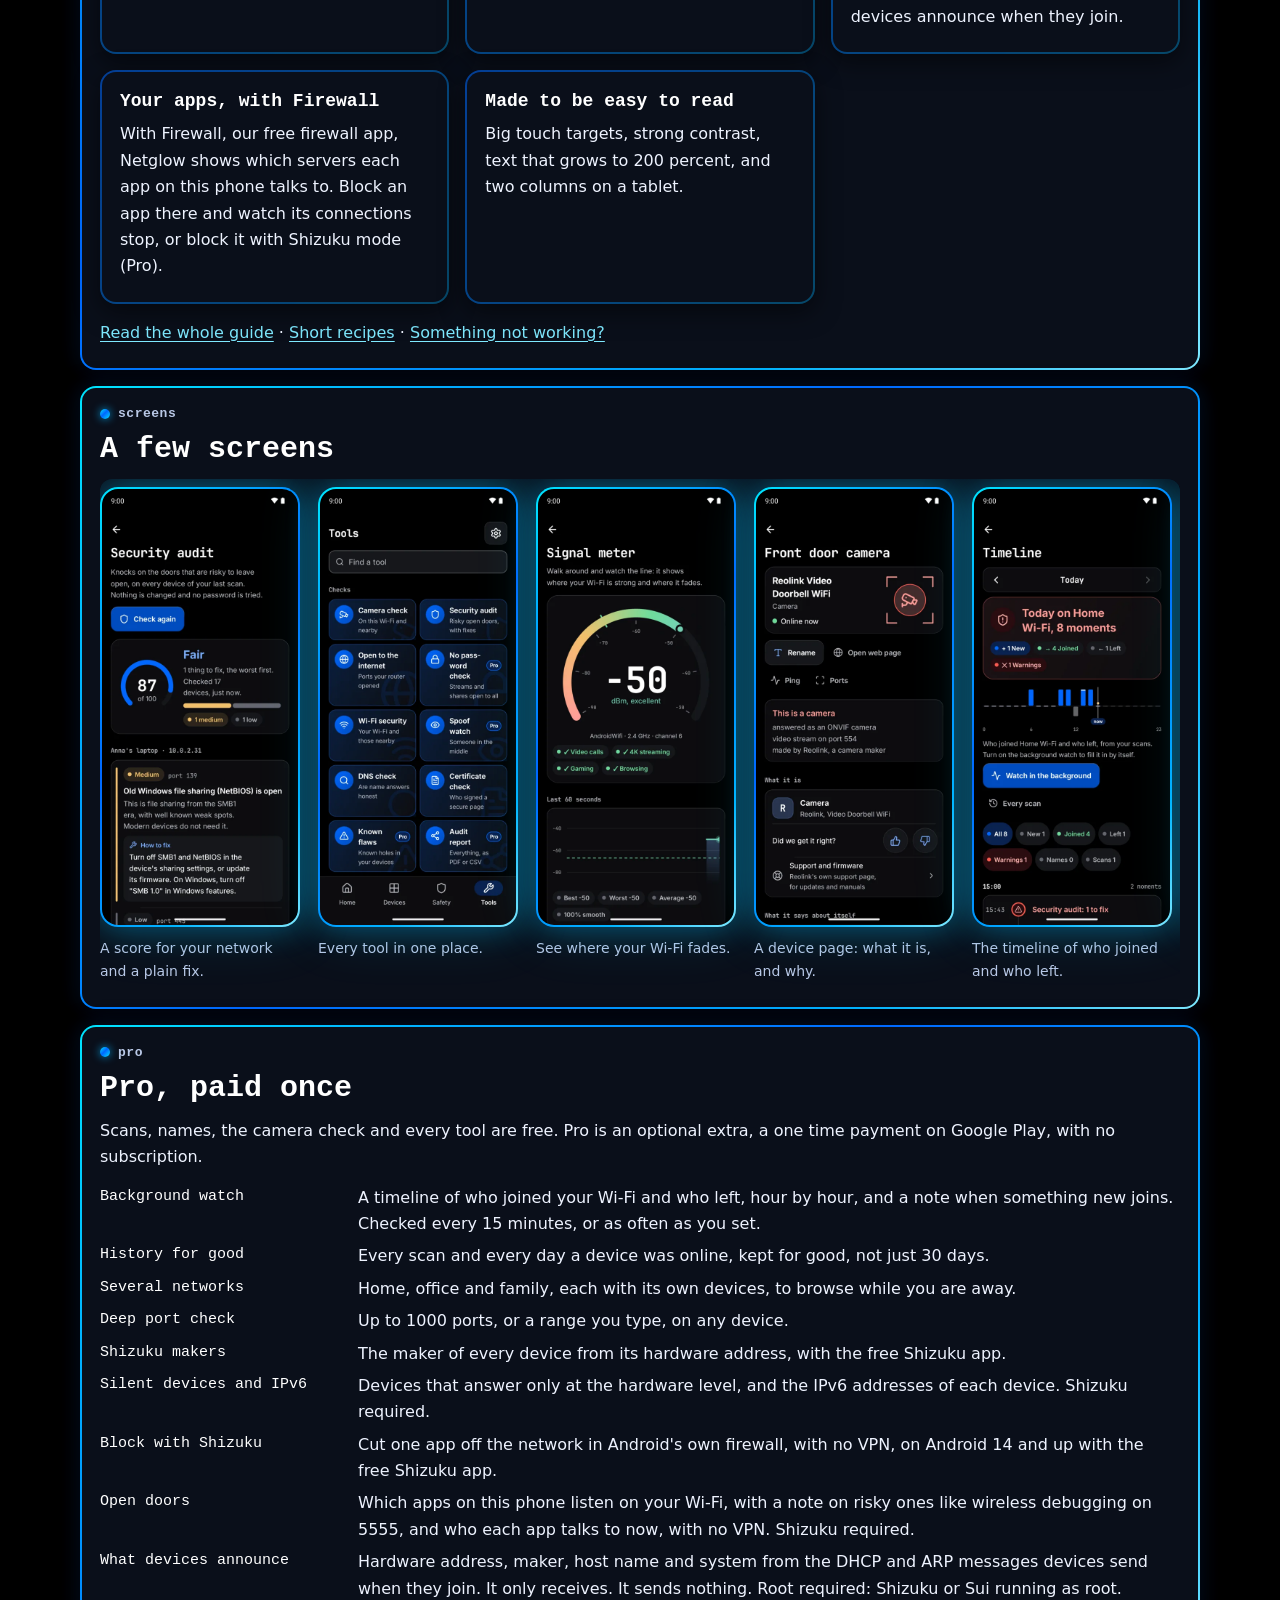
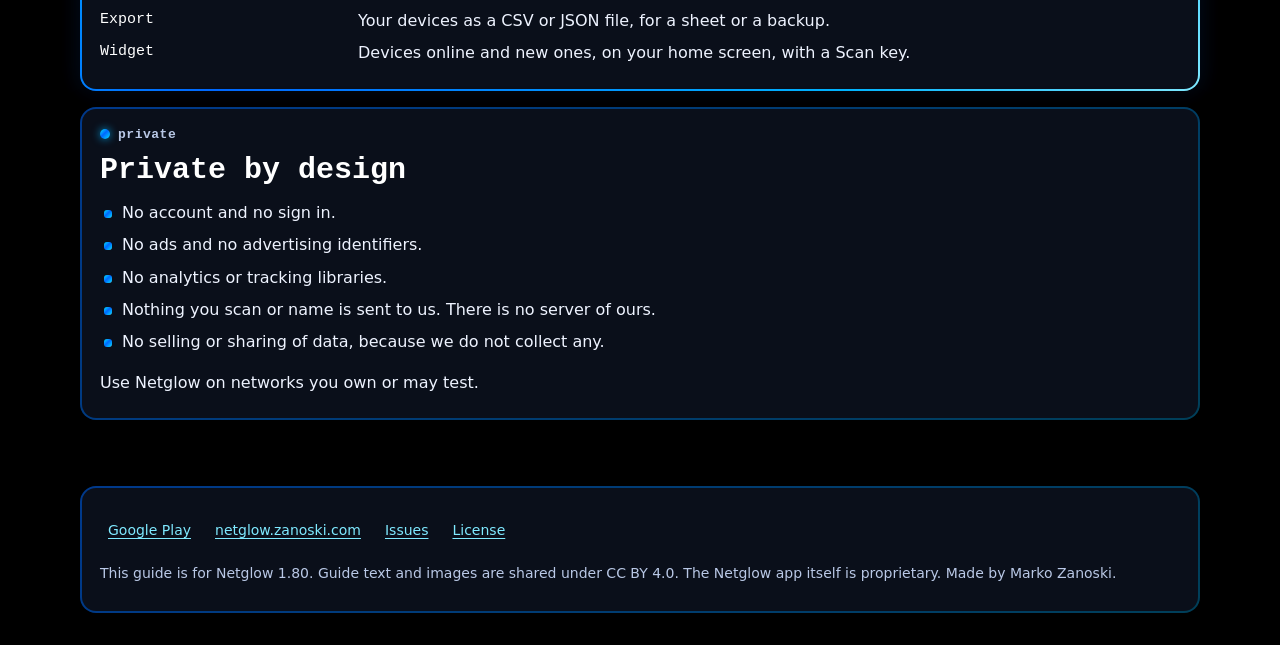
==== commit e8e9903c: "Guide: New in 1.80, smaller easier to read titles" ====
--- a/docs/index.html
+++ b/docs/index.html
@@ -27,6 +27,7 @@
     <h1 id="hero-h">netglow</h1>
     <div class="underline" aria-hidden="true"></div>
     <p class="lede">See who is on your Wi-Fi, give devices names that stay, and run a camera check that tells you what it cannot see. Scans are free and unlimited, with no account and no ads.</p>
+    <p><strong>New in 1.80:</strong> Smaller titles that are easier to read.</p>
     <p><strong>New in 1.79:</strong> Network info is calmer: the green ring is gone, and Nothing to change is plain text in the card. A fix keeps its amber edged box. Long notes on Radio around you, and the intro paragraphs of Bluetooth, Cell, Doors, Security, Report, Self check, Root and the journal pages, now sit in cards. Self check ticks sit on a round circle.</p>
     <p><strong>New in 1.77:</strong> Settings is tidier: About and Widgets and tiles have pages of their own, and Privacy, Help and About sit at the end. The Security audit shows a Partial coverage block beside the score, and the PDF report has a fuller Security audit section.</p>
     <p class="dim">This is the user guide, and the place to report bugs and ask for features. The app itself is on Google Play.</p>
@@ -71,7 +72,7 @@
     <li><a href="https://github.com/Zanoshky/netglow-app/issues">Issues</a></li>
     <li><a href="https://github.com/Zanoshky/netglow-app/blob/main/LICENSE">License</a></li>
   </ul>
-  <p>This guide is for Netglow 1.79. Guide text and images are shared under CC BY 4.0. The Netglow app itself is proprietary. Made by Marko Zanoski.</p>
+  <p>This guide is for Netglow 1.80. Guide text and images are shared under CC BY 4.0. The Netglow app itself is proprietary. Made by Marko Zanoski.</p>
   </div>
 </footer>
 </div>
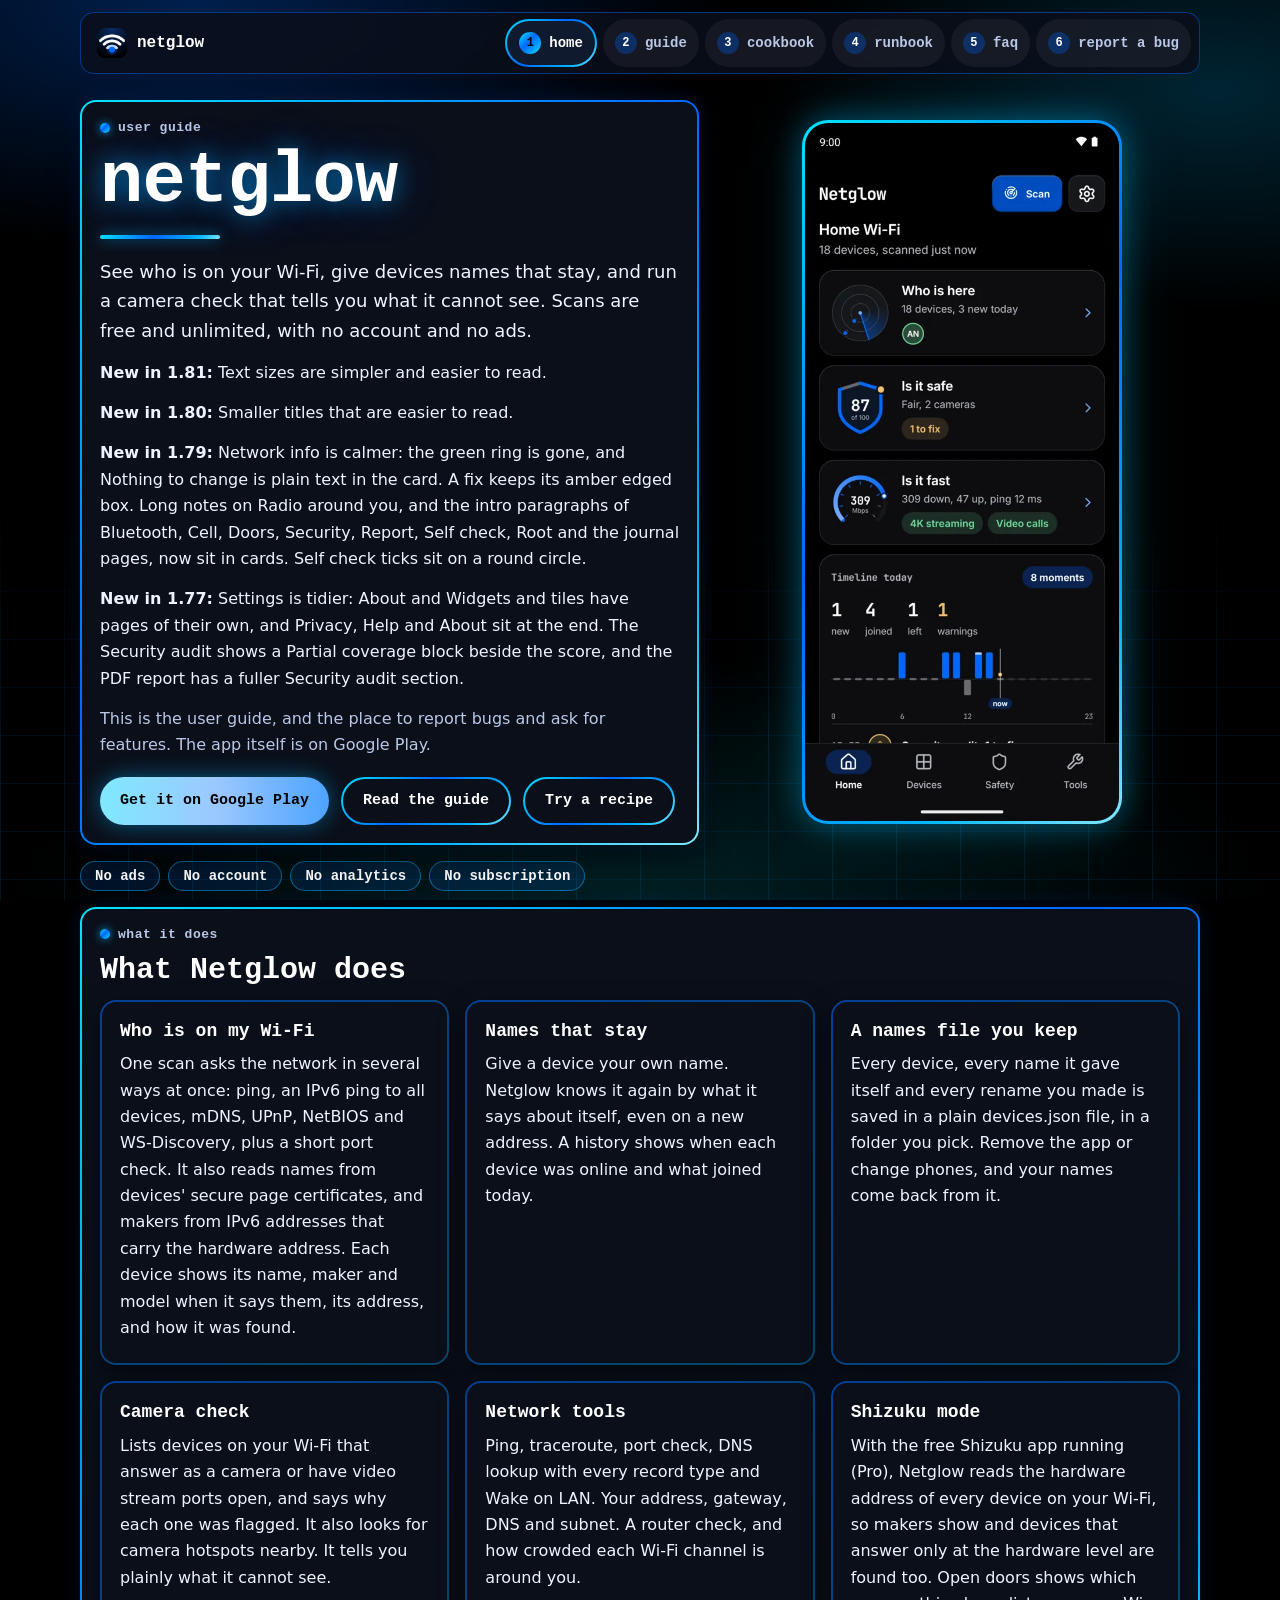
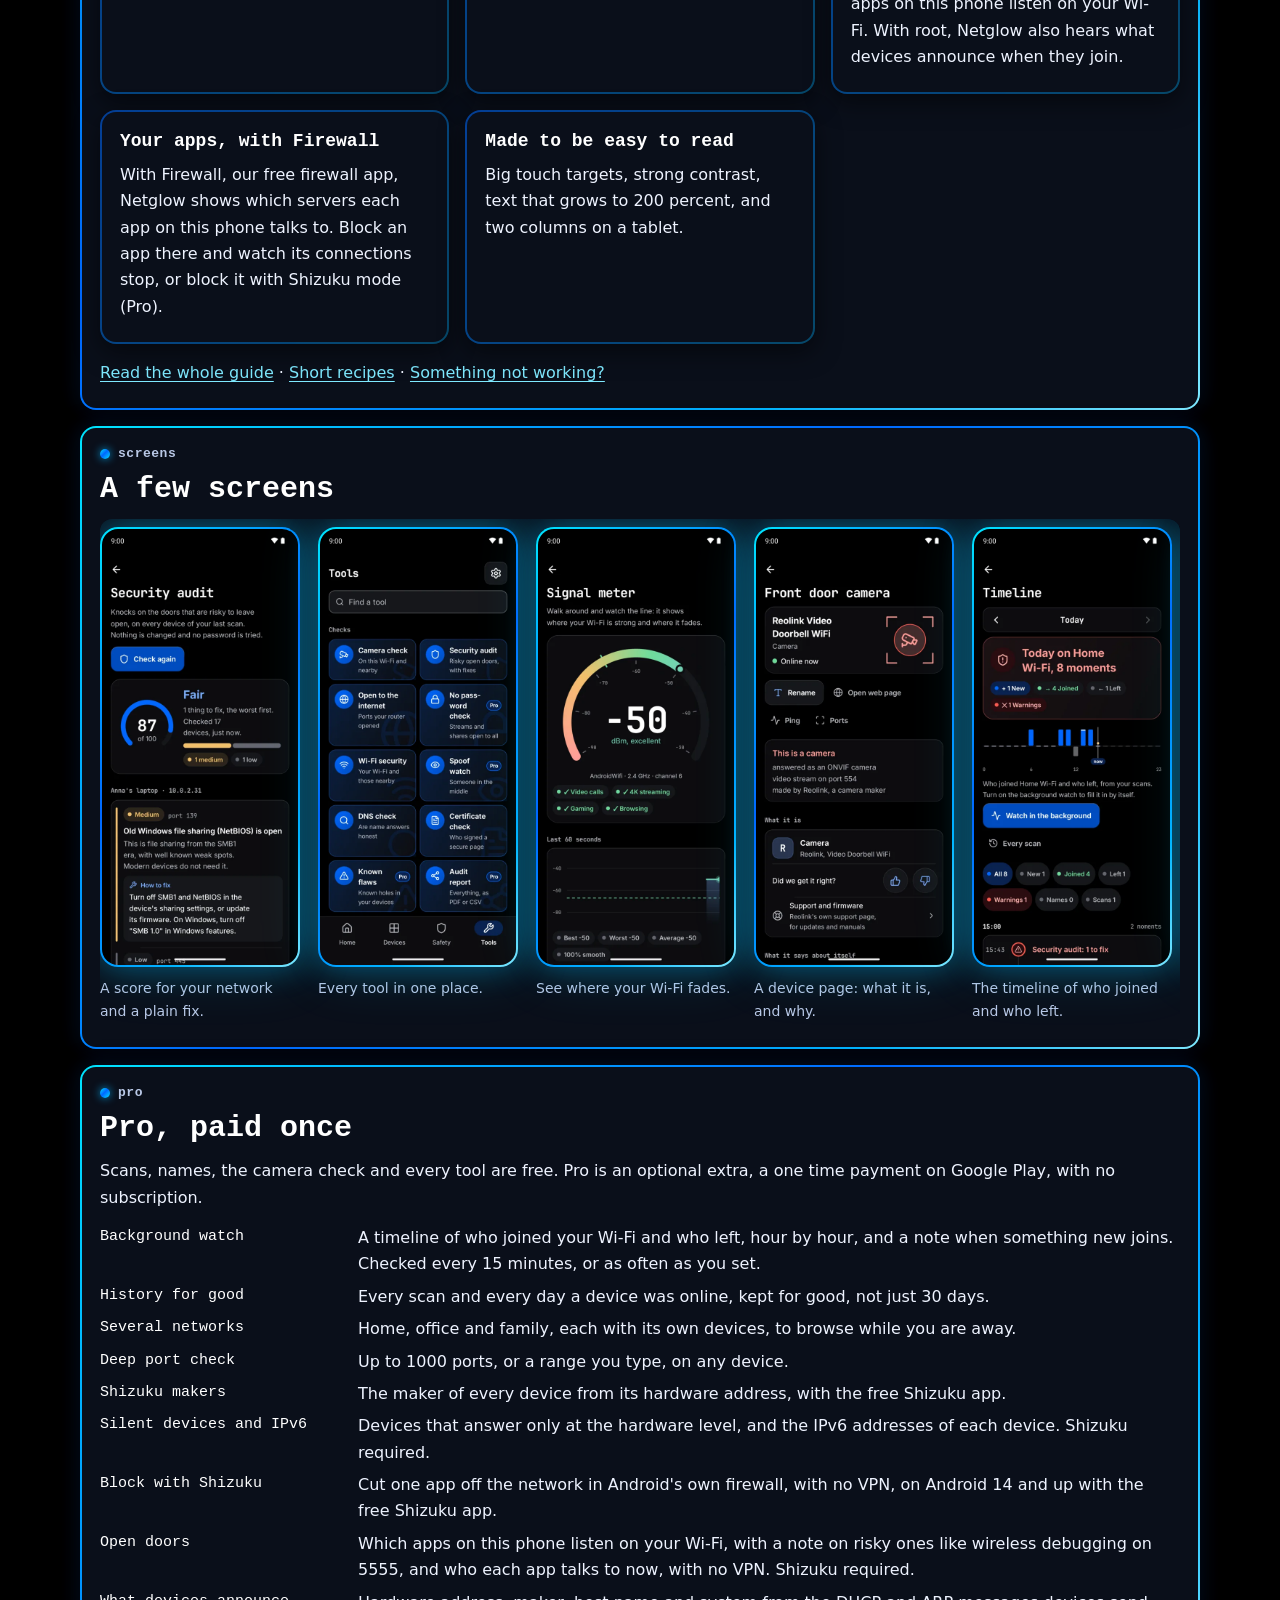
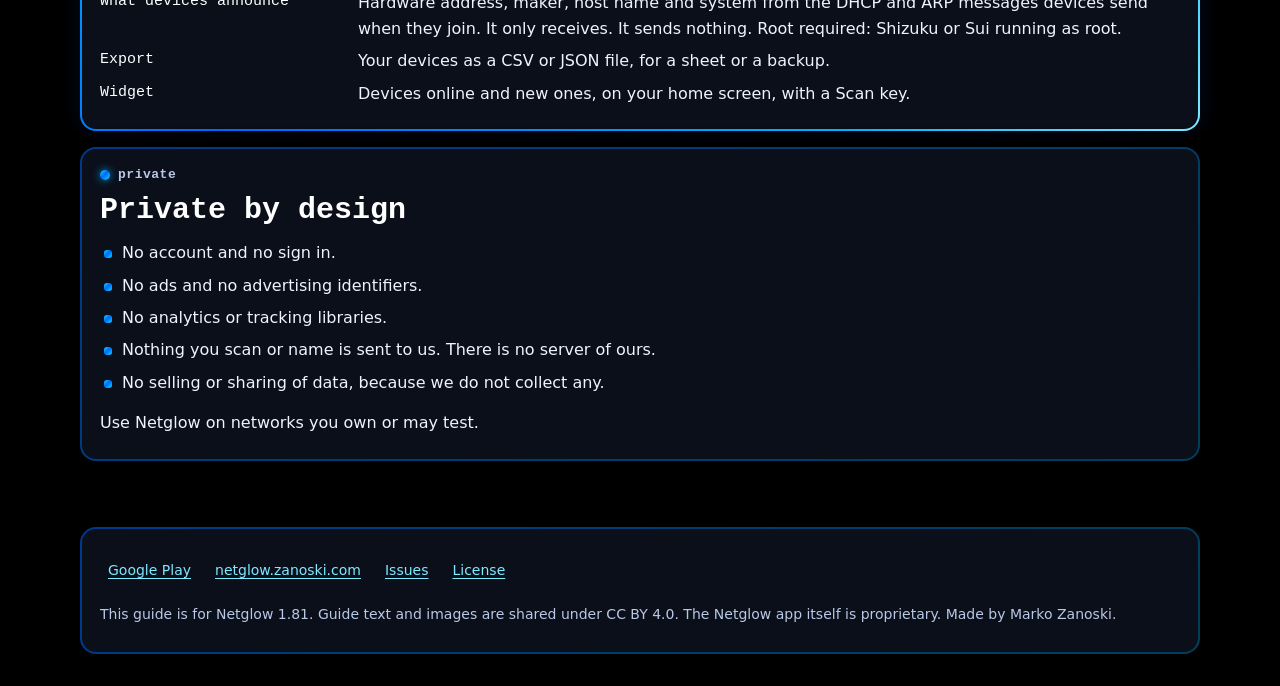
==== commit 10c5405e: "Guide: New in 1.81, simpler text sizes" ====
--- a/docs/index.html
+++ b/docs/index.html
@@ -27,6 +27,7 @@
     <h1 id="hero-h">netglow</h1>
     <div class="underline" aria-hidden="true"></div>
     <p class="lede">See who is on your Wi-Fi, give devices names that stay, and run a camera check that tells you what it cannot see. Scans are free and unlimited, with no account and no ads.</p>
+    <p><strong>New in 1.81:</strong> Text sizes are simpler and easier to read.</p>
     <p><strong>New in 1.80:</strong> Smaller titles that are easier to read.</p>
     <p><strong>New in 1.79:</strong> Network info is calmer: the green ring is gone, and Nothing to change is plain text in the card. A fix keeps its amber edged box. Long notes on Radio around you, and the intro paragraphs of Bluetooth, Cell, Doors, Security, Report, Self check, Root and the journal pages, now sit in cards. Self check ticks sit on a round circle.</p>
     <p><strong>New in 1.77:</strong> Settings is tidier: About and Widgets and tiles have pages of their own, and Privacy, Help and About sit at the end. The Security audit shows a Partial coverage block beside the score, and the PDF report has a fuller Security audit section.</p>
@@ -72,7 +73,7 @@
     <li><a href="https://github.com/Zanoshky/netglow-app/issues">Issues</a></li>
     <li><a href="https://github.com/Zanoshky/netglow-app/blob/main/LICENSE">License</a></li>
   </ul>
-  <p>This guide is for Netglow 1.80. Guide text and images are shared under CC BY 4.0. The Netglow app itself is proprietary. Made by Marko Zanoski.</p>
+  <p>This guide is for Netglow 1.81. Guide text and images are shared under CC BY 4.0. The Netglow app itself is proprietary. Made by Marko Zanoski.</p>
   </div>
 </footer>
 </div>
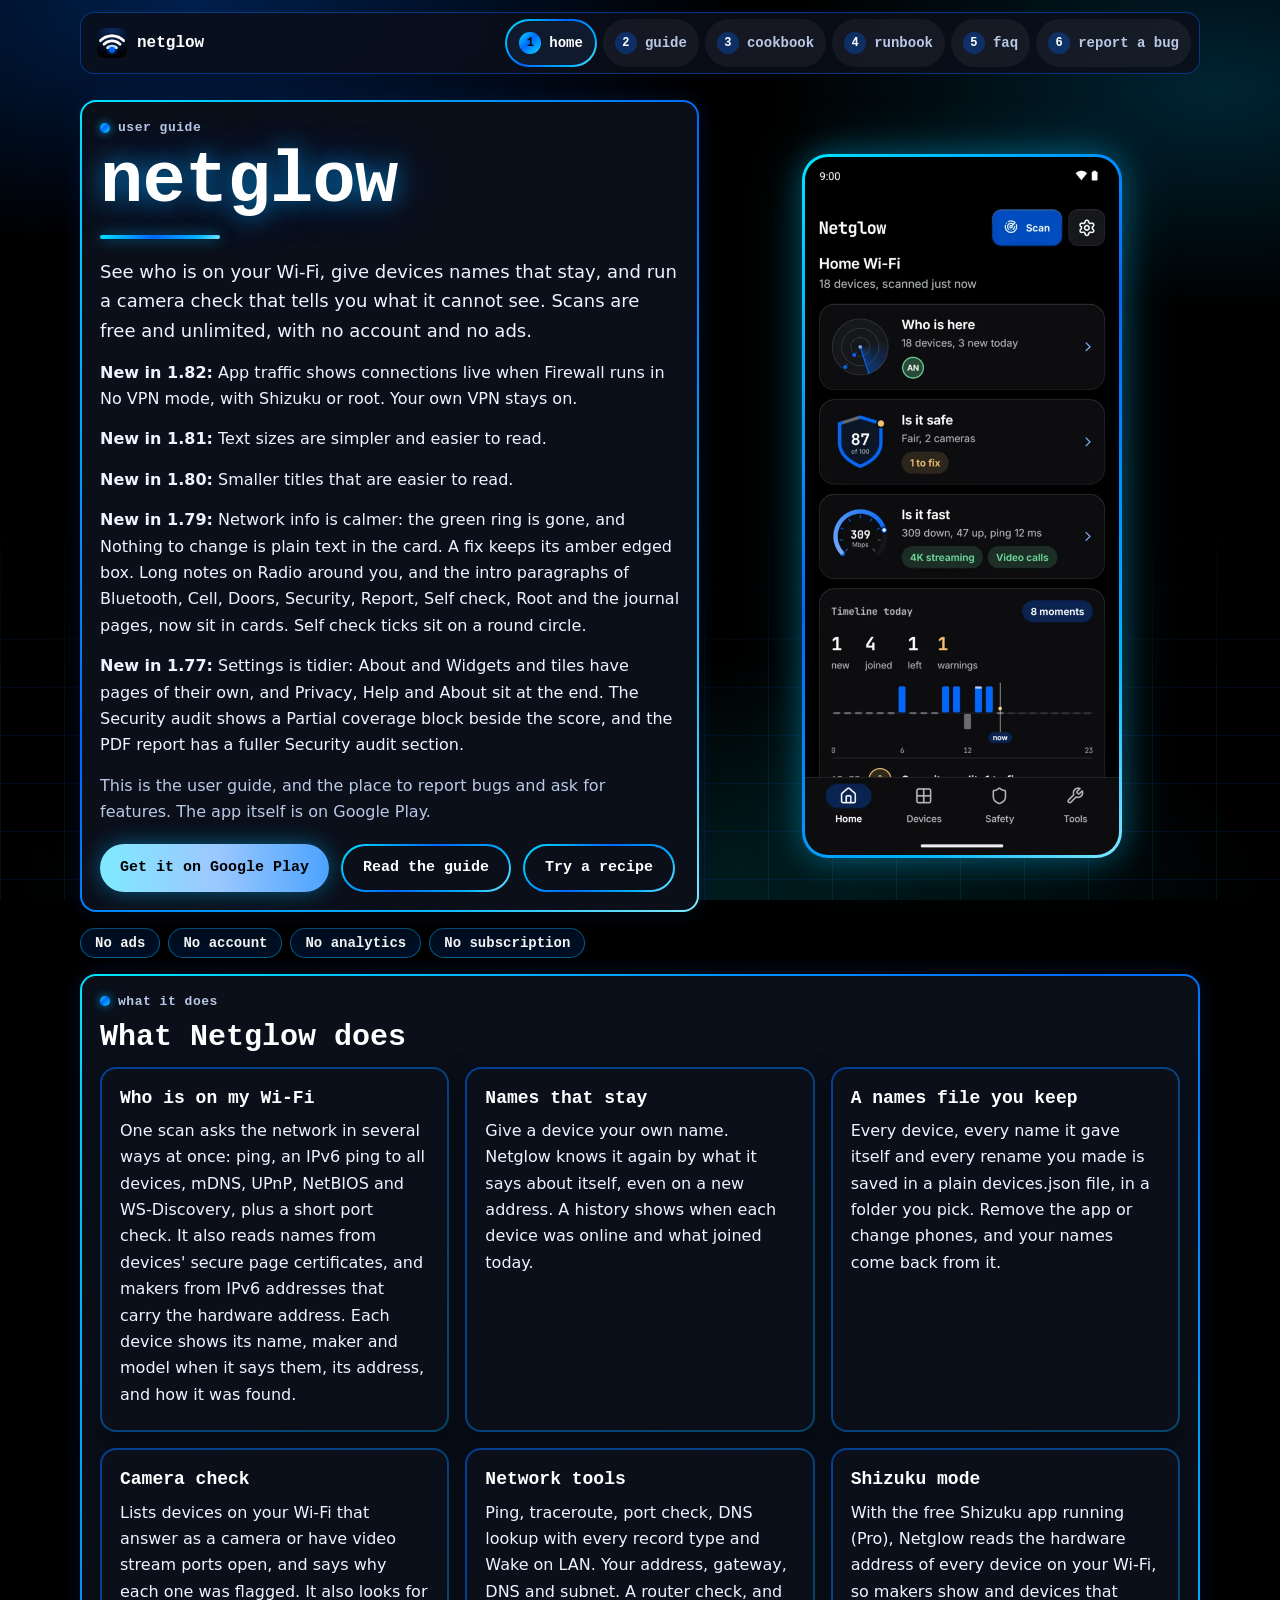
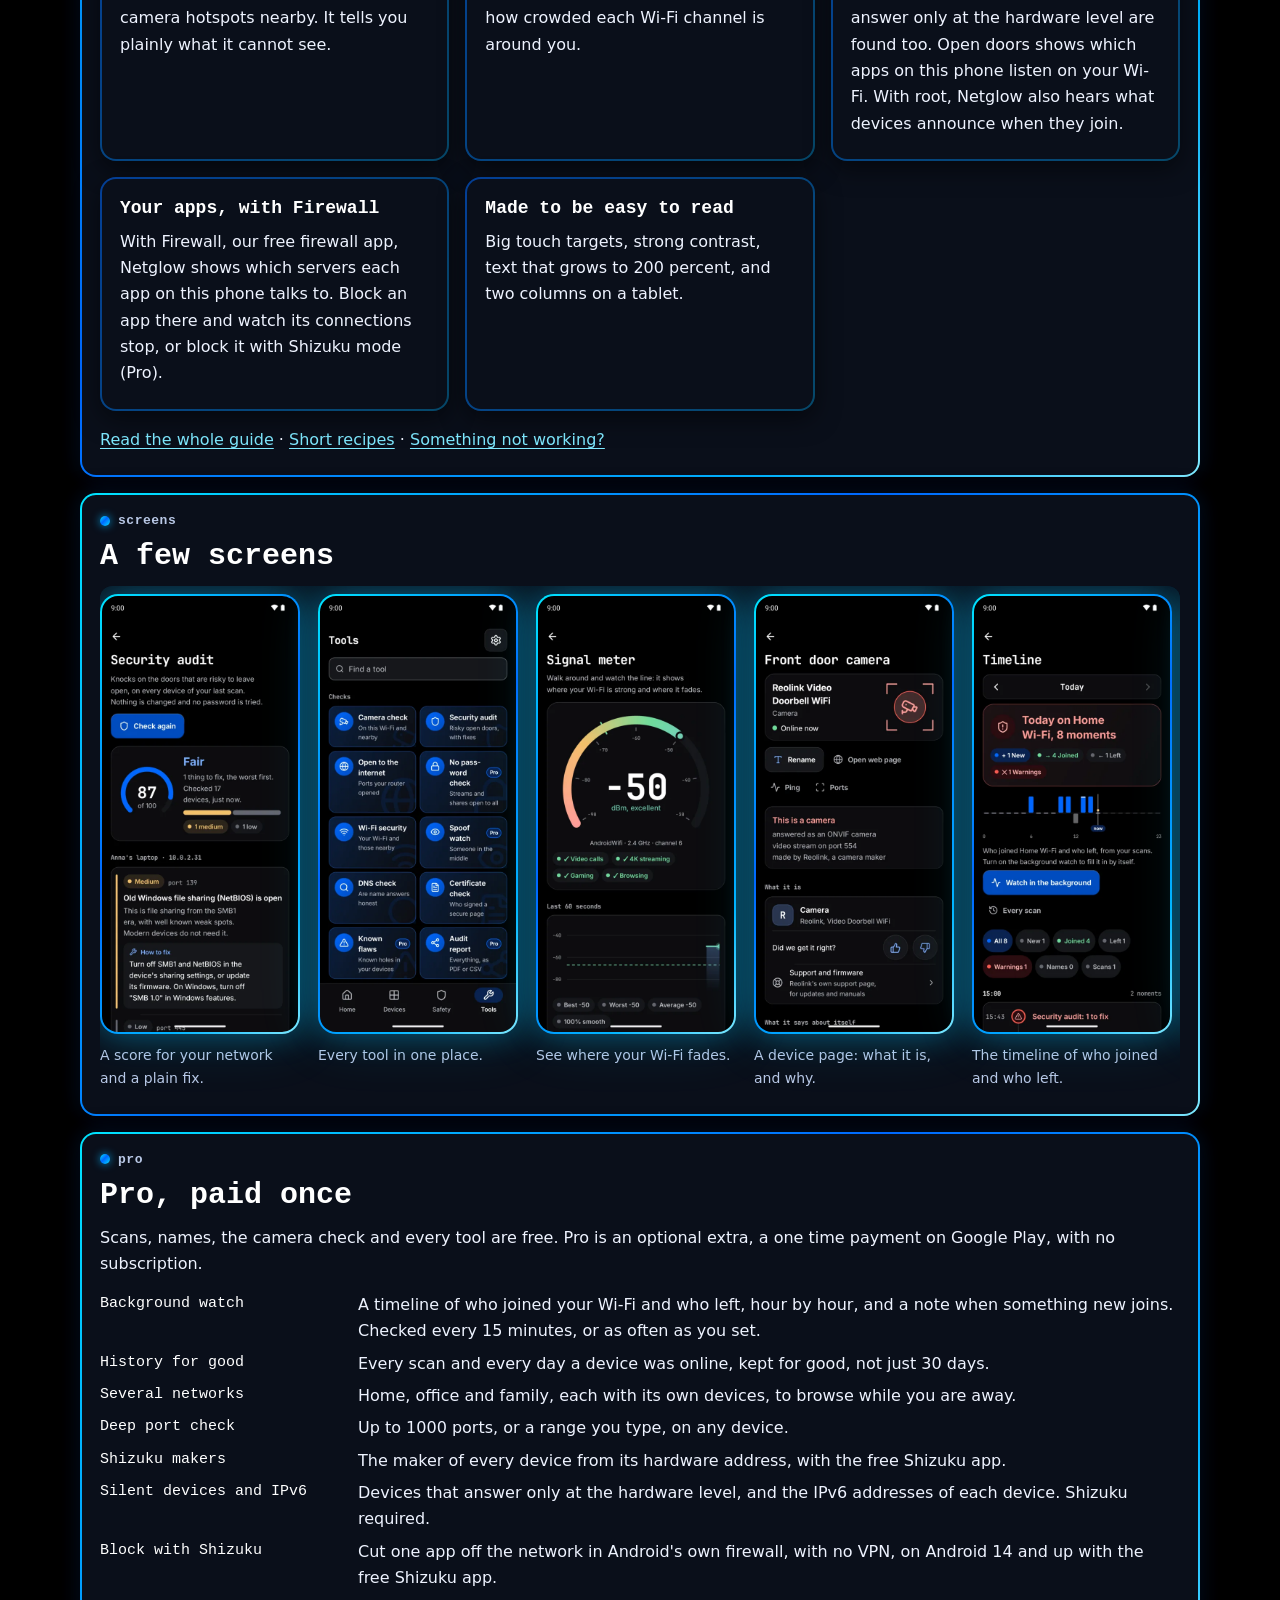
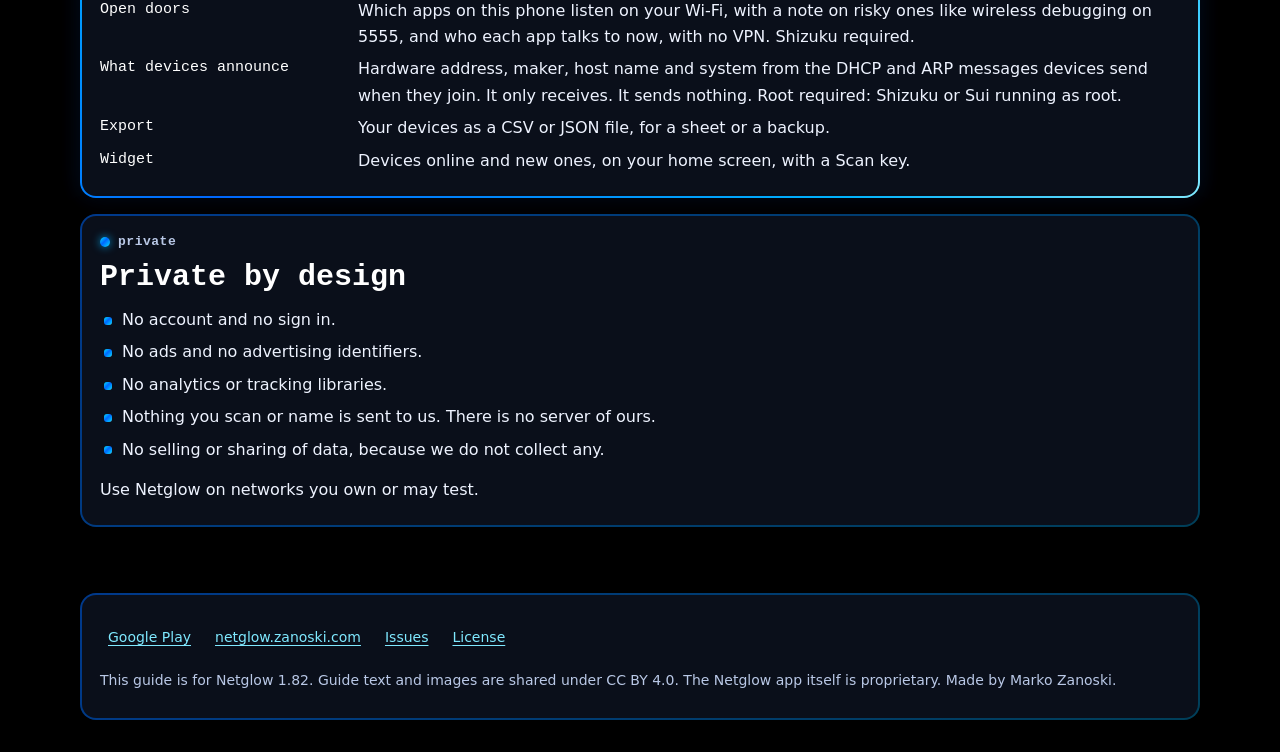
==== commit f6fd6fed: "Guide: New in 1.82, App traffic live in Firewall's No VPN mode" ====
--- a/docs/index.html
+++ b/docs/index.html
@@ -27,6 +27,7 @@
     <h1 id="hero-h">netglow</h1>
     <div class="underline" aria-hidden="true"></div>
     <p class="lede">See who is on your Wi-Fi, give devices names that stay, and run a camera check that tells you what it cannot see. Scans are free and unlimited, with no account and no ads.</p>
+    <p><strong>New in 1.82:</strong> App traffic shows connections live when Firewall runs in No VPN mode, with Shizuku or root. Your own VPN stays on.</p>
     <p><strong>New in 1.81:</strong> Text sizes are simpler and easier to read.</p>
     <p><strong>New in 1.80:</strong> Smaller titles that are easier to read.</p>
     <p><strong>New in 1.79:</strong> Network info is calmer: the green ring is gone, and Nothing to change is plain text in the card. A fix keeps its amber edged box. Long notes on Radio around you, and the intro paragraphs of Bluetooth, Cell, Doors, Security, Report, Self check, Root and the journal pages, now sit in cards. Self check ticks sit on a round circle.</p>
@@ -73,7 +74,7 @@
     <li><a href="https://github.com/Zanoshky/netglow-app/issues">Issues</a></li>
     <li><a href="https://github.com/Zanoshky/netglow-app/blob/main/LICENSE">License</a></li>
   </ul>
-  <p>This guide is for Netglow 1.81. Guide text and images are shared under CC BY 4.0. The Netglow app itself is proprietary. Made by Marko Zanoski.</p>
+  <p>This guide is for Netglow 1.82. Guide text and images are shared under CC BY 4.0. The Netglow app itself is proprietary. Made by Marko Zanoski.</p>
   </div>
 </footer>
 </div>
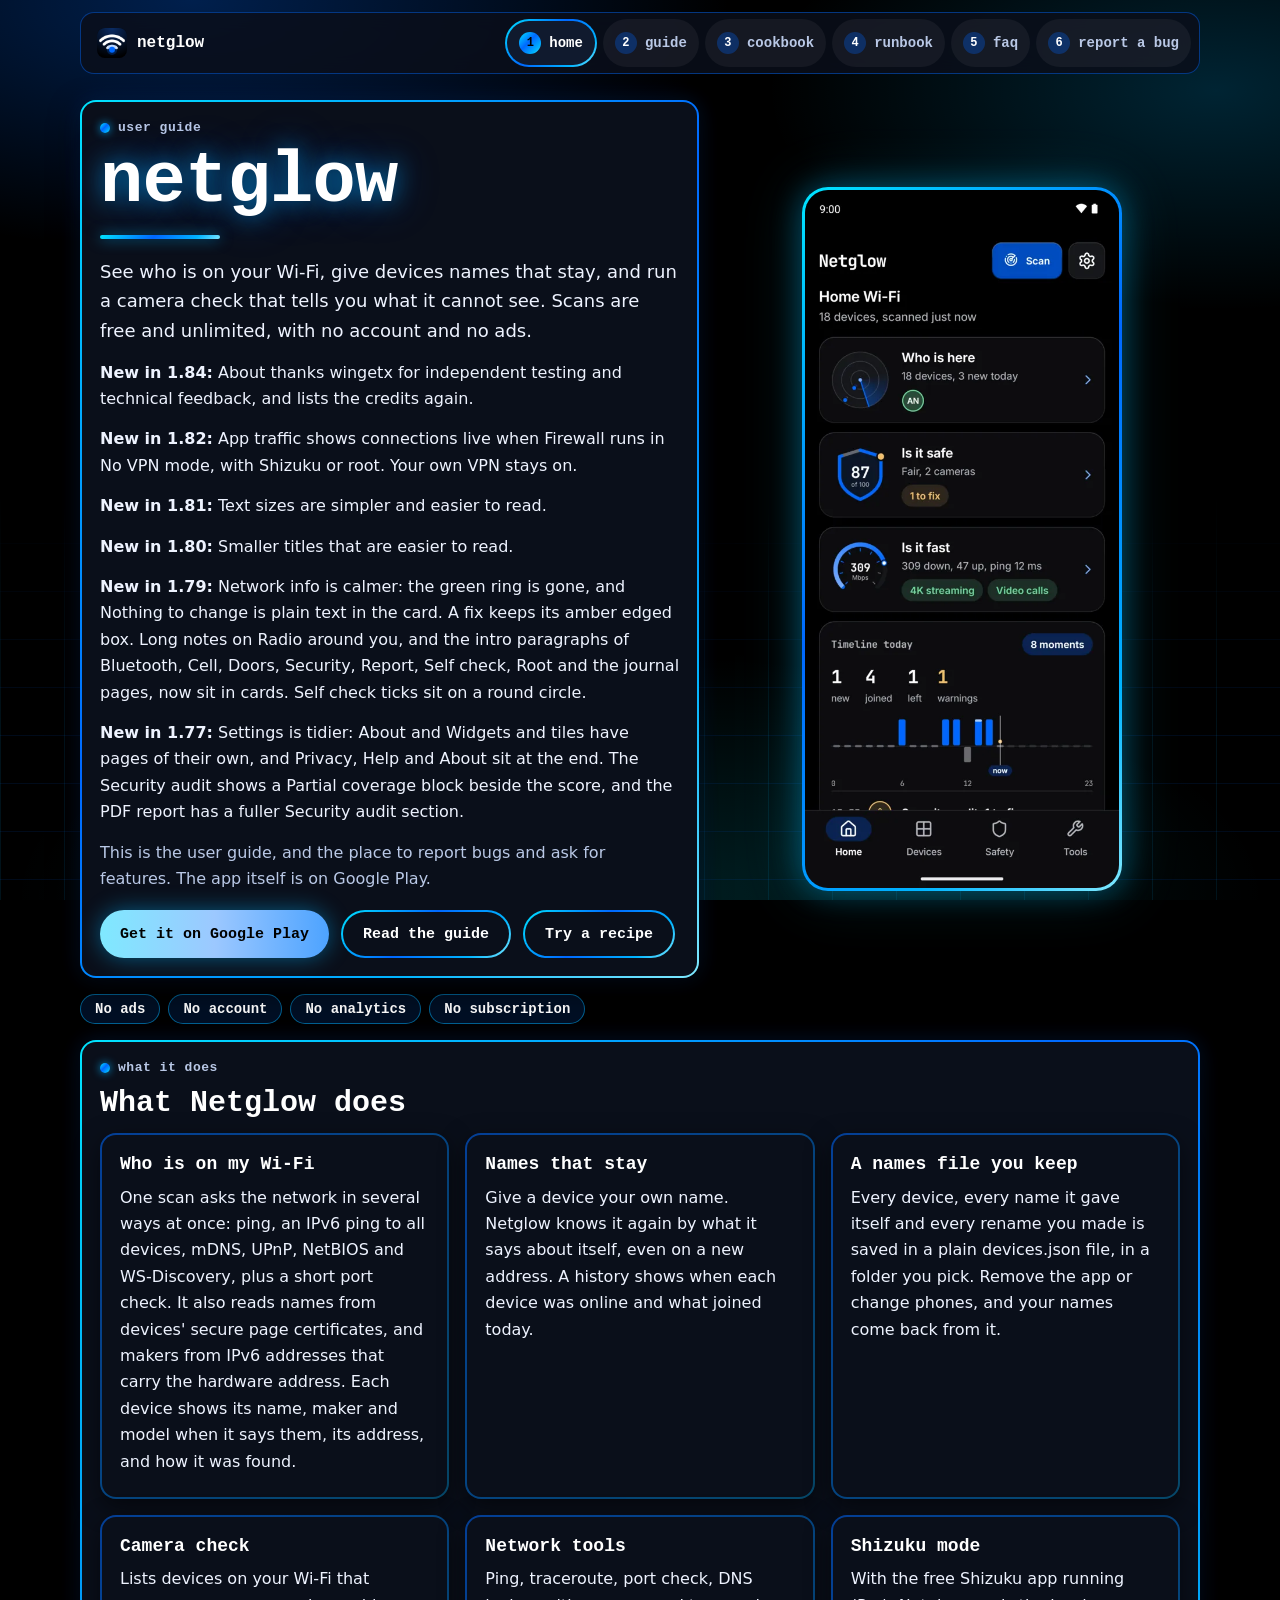
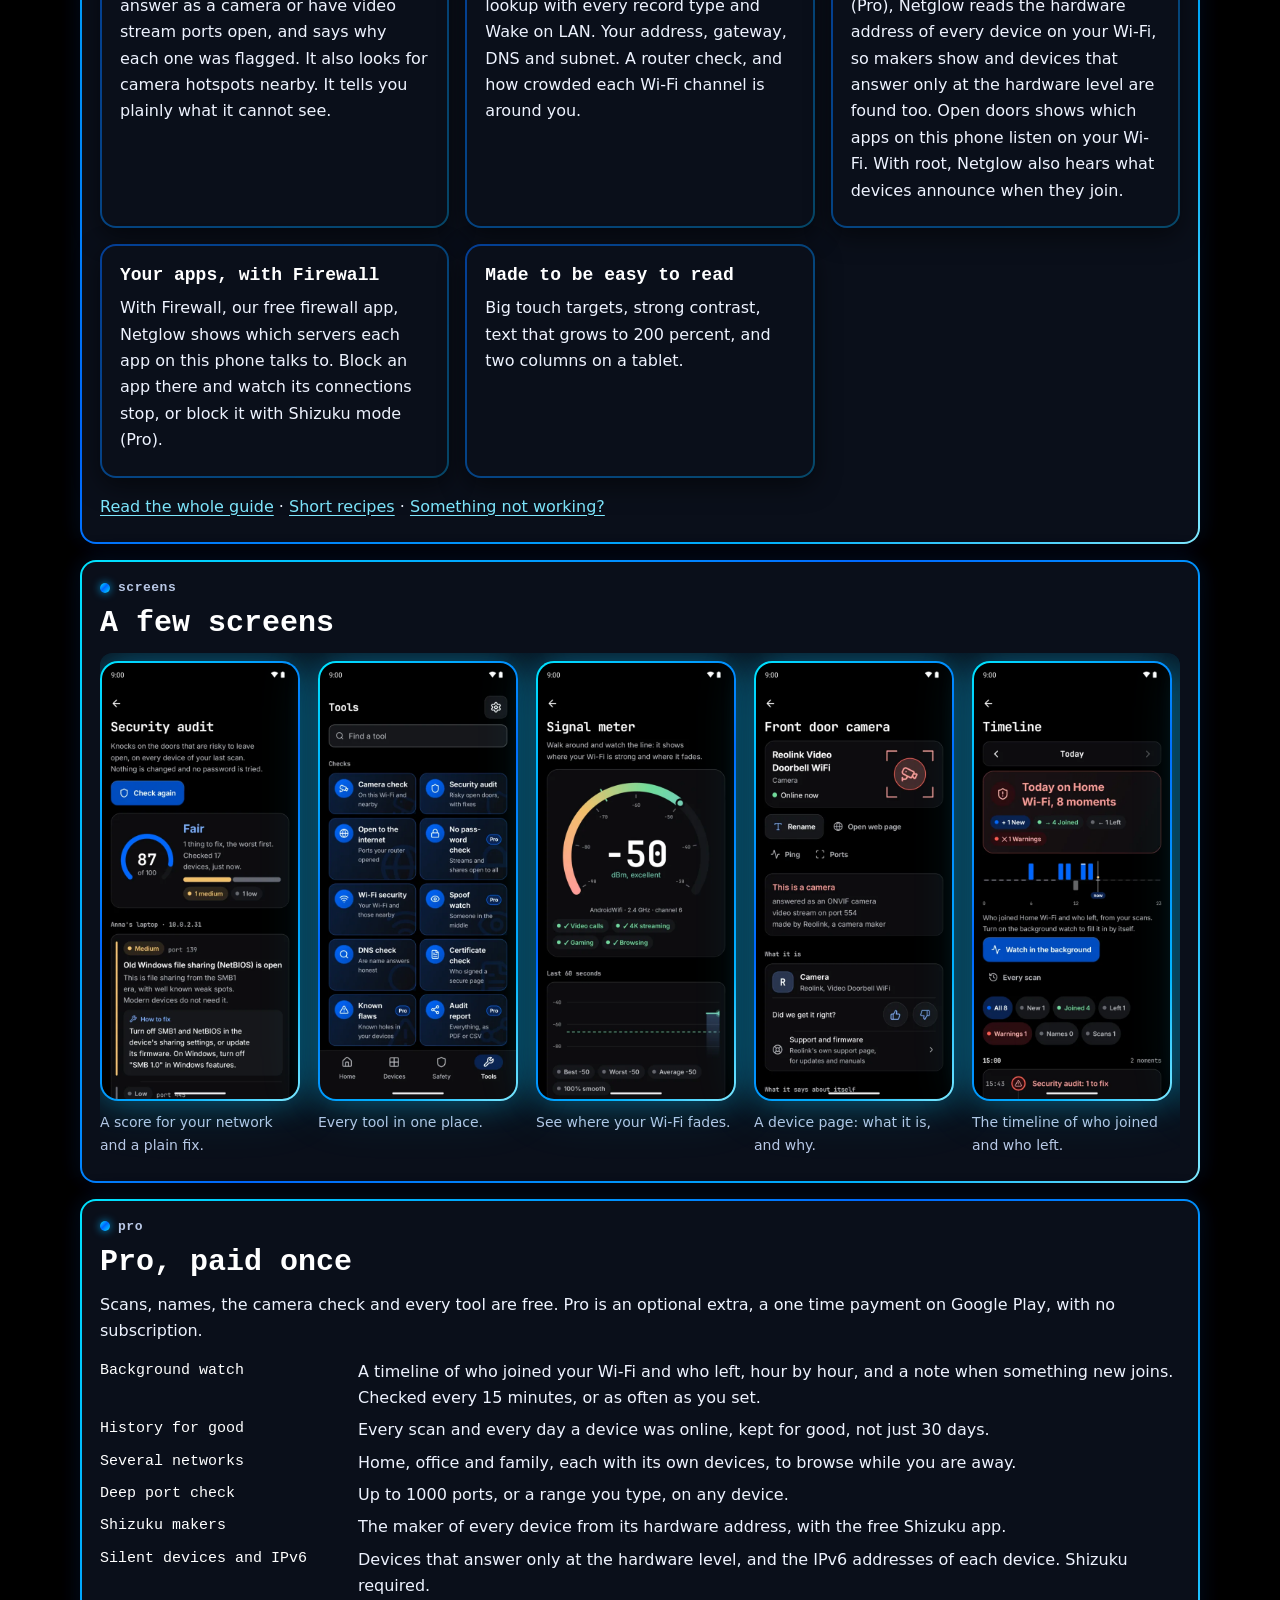
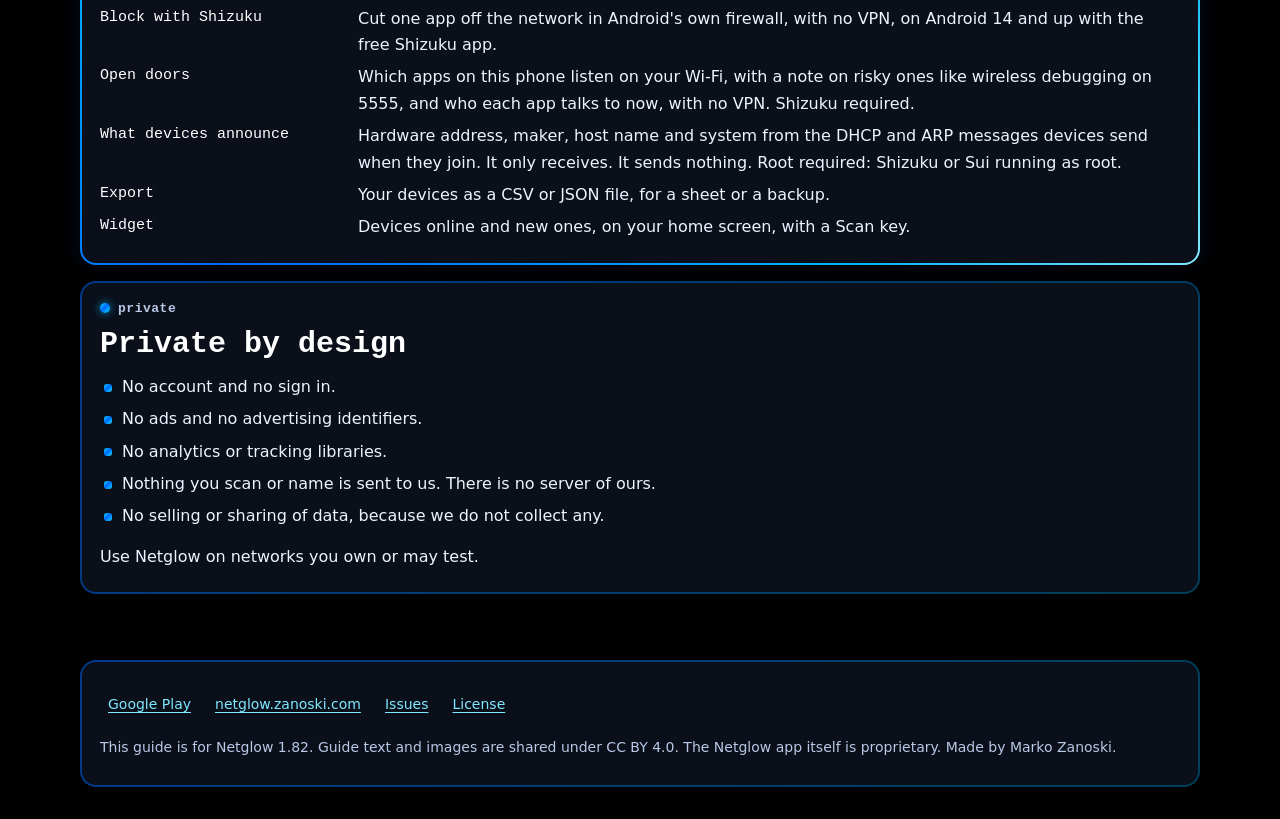
==== commit 3273928b: "New in 1.84: About thanks the independent tester and lists the credits again" ====
--- a/docs/index.html
+++ b/docs/index.html
@@ -27,6 +27,7 @@
     <h1 id="hero-h">netglow</h1>
     <div class="underline" aria-hidden="true"></div>
     <p class="lede">See who is on your Wi-Fi, give devices names that stay, and run a camera check that tells you what it cannot see. Scans are free and unlimited, with no account and no ads.</p>
+    <p><strong>New in 1.84:</strong> About thanks wingetx for independent testing and technical feedback, and lists the credits again.</p>
     <p><strong>New in 1.82:</strong> App traffic shows connections live when Firewall runs in No VPN mode, with Shizuku or root. Your own VPN stays on.</p>
     <p><strong>New in 1.81:</strong> Text sizes are simpler and easier to read.</p>
     <p><strong>New in 1.80:</strong> Smaller titles that are easier to read.</p>
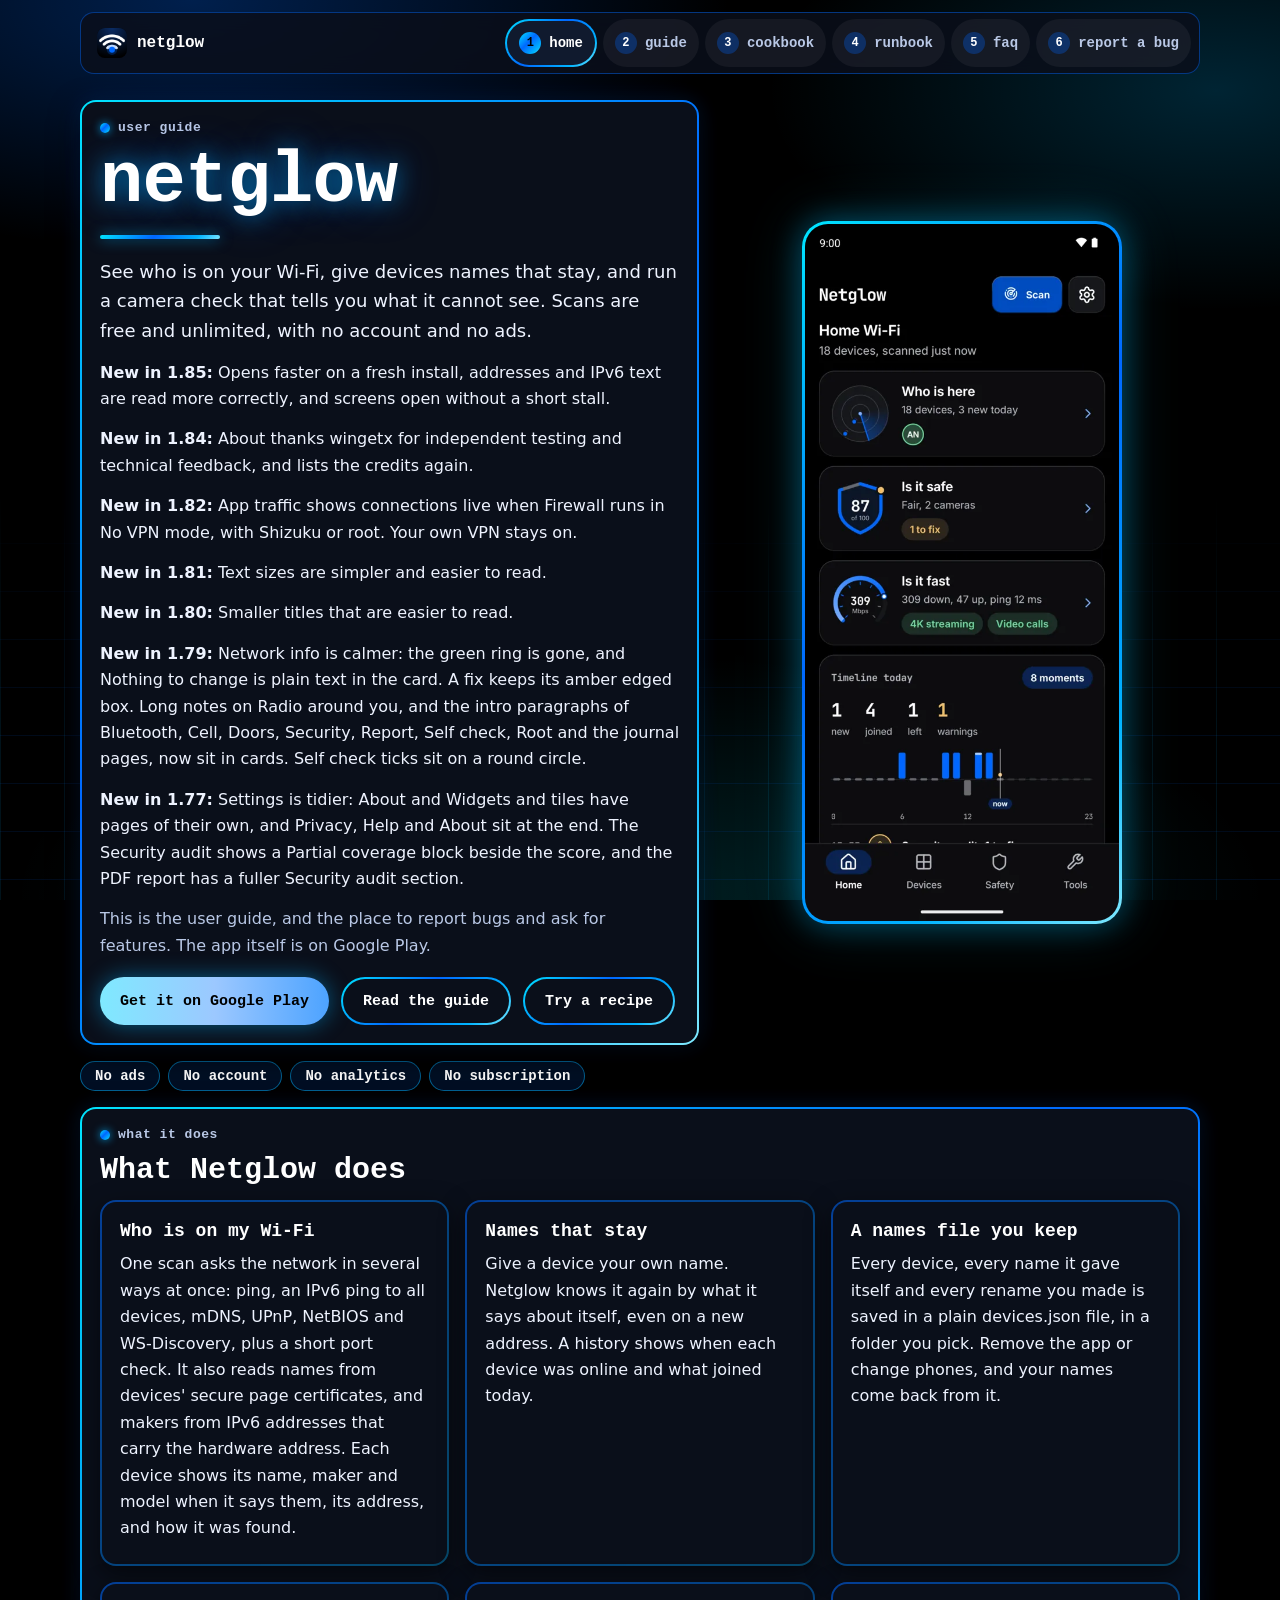
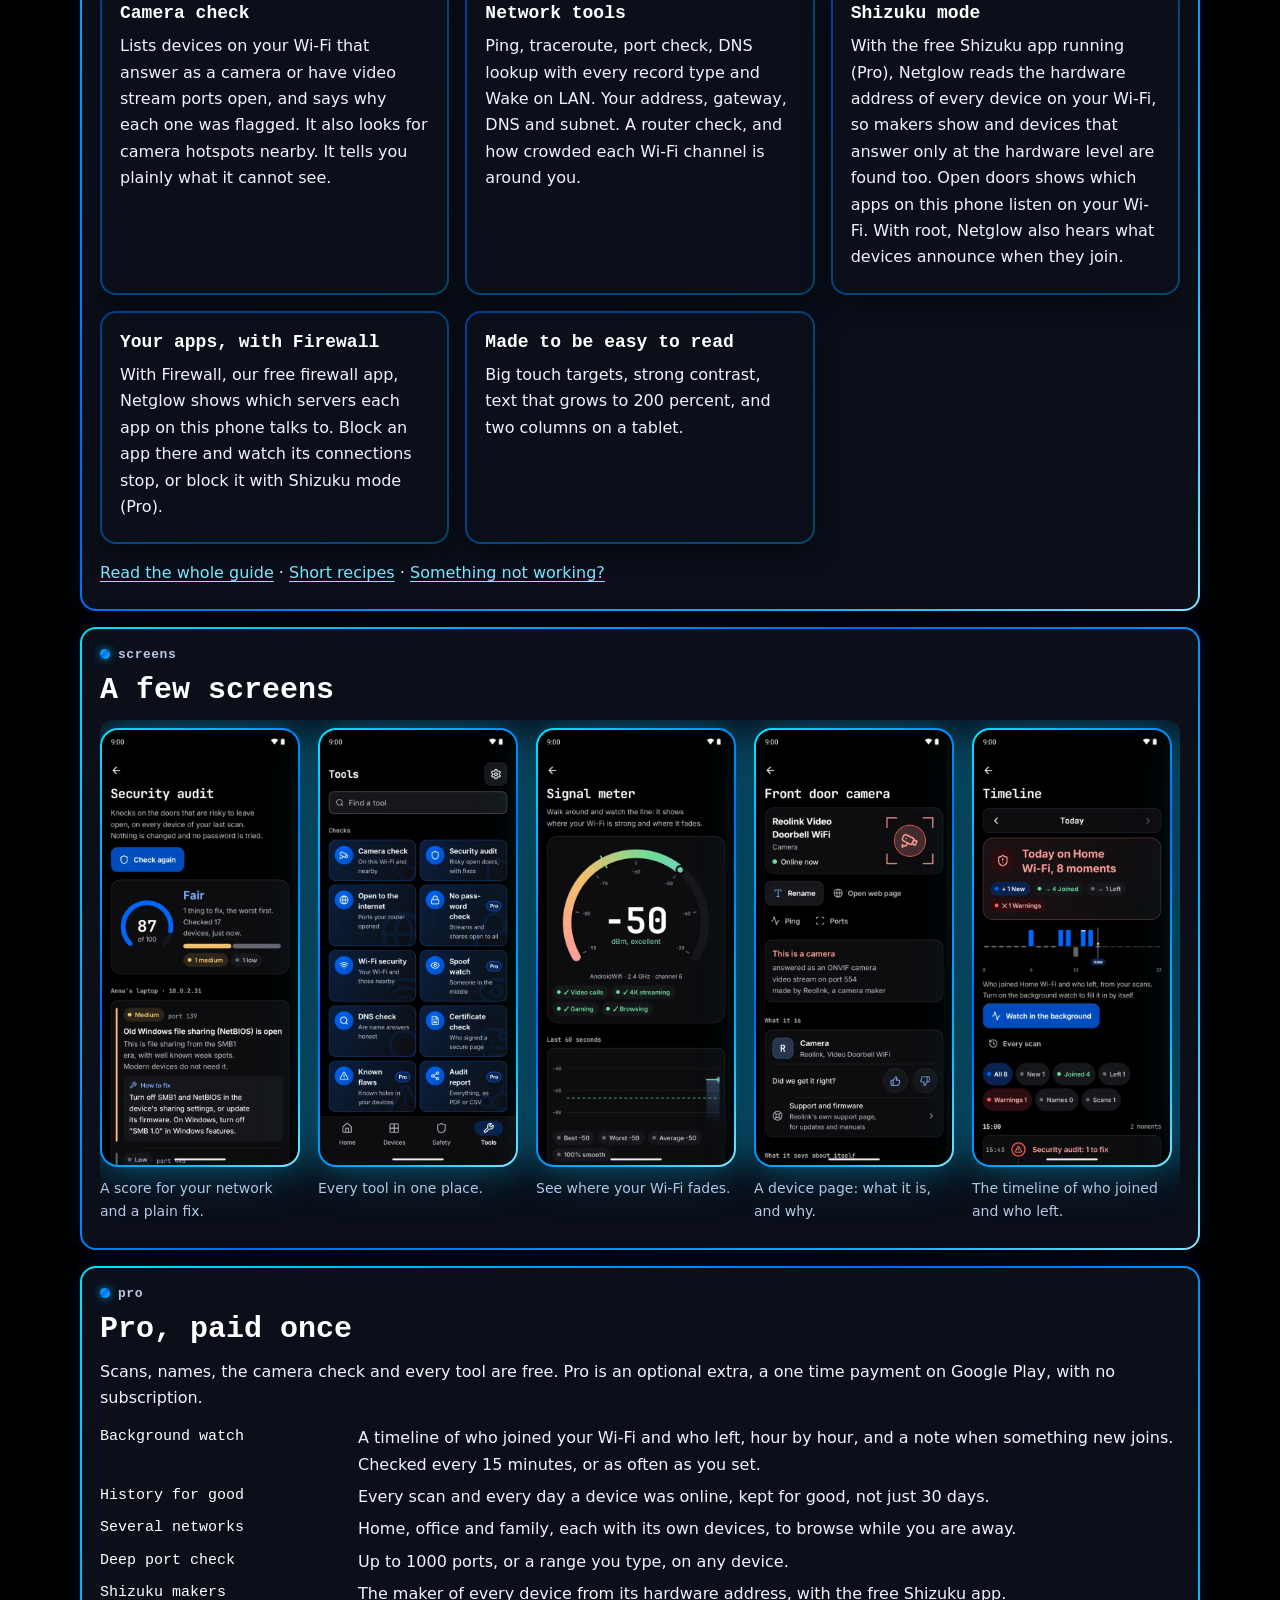
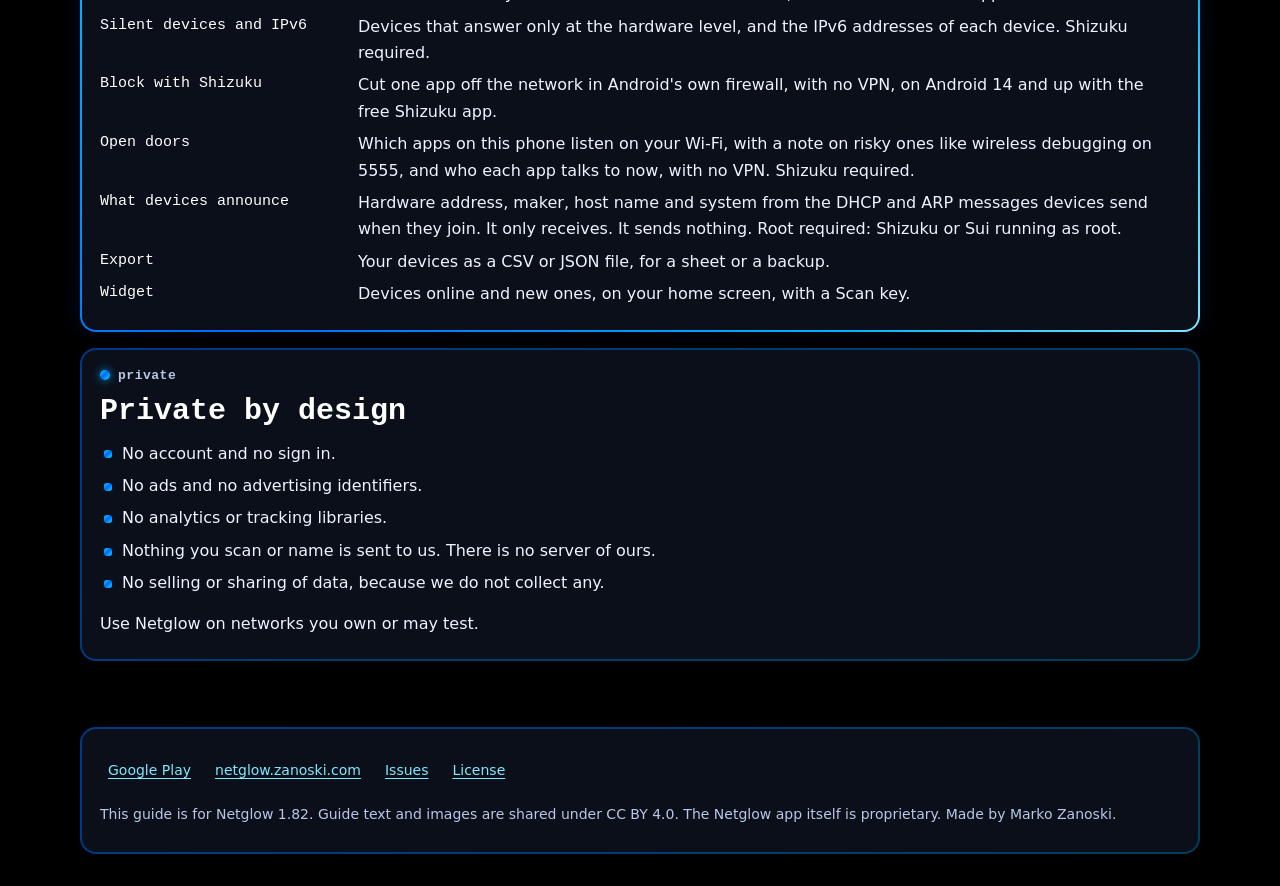
==== commit 2c5f0a54: "Guide: New in 1.85, faster start and address text fixes" ====
--- a/docs/index.html
+++ b/docs/index.html
@@ -27,6 +27,7 @@
     <h1 id="hero-h">netglow</h1>
     <div class="underline" aria-hidden="true"></div>
     <p class="lede">See who is on your Wi-Fi, give devices names that stay, and run a camera check that tells you what it cannot see. Scans are free and unlimited, with no account and no ads.</p>
+    <p><strong>New in 1.85:</strong> Opens faster on a fresh install, addresses and IPv6 text are read more correctly, and screens open without a short stall.</p>
     <p><strong>New in 1.84:</strong> About thanks wingetx for independent testing and technical feedback, and lists the credits again.</p>
     <p><strong>New in 1.82:</strong> App traffic shows connections live when Firewall runs in No VPN mode, with Shizuku or root. Your own VPN stays on.</p>
     <p><strong>New in 1.81:</strong> Text sizes are simpler and easier to read.</p>
